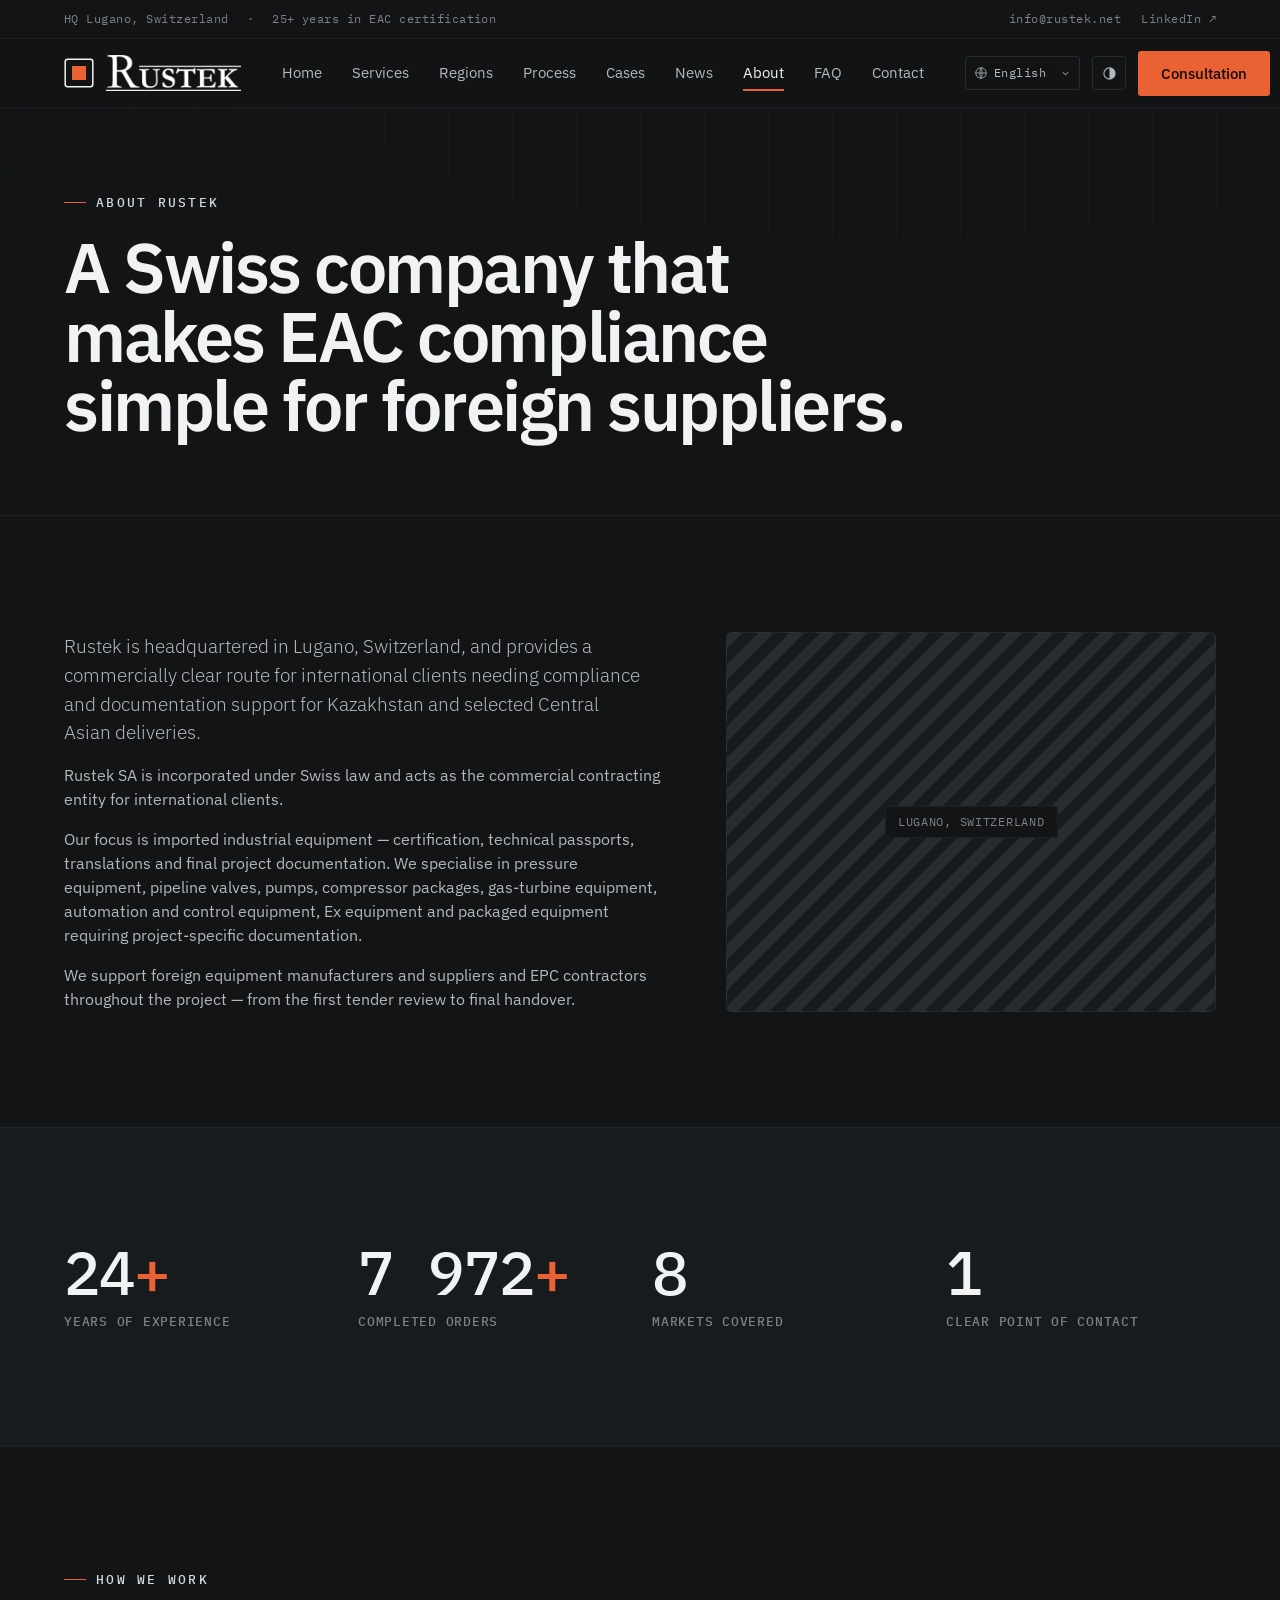
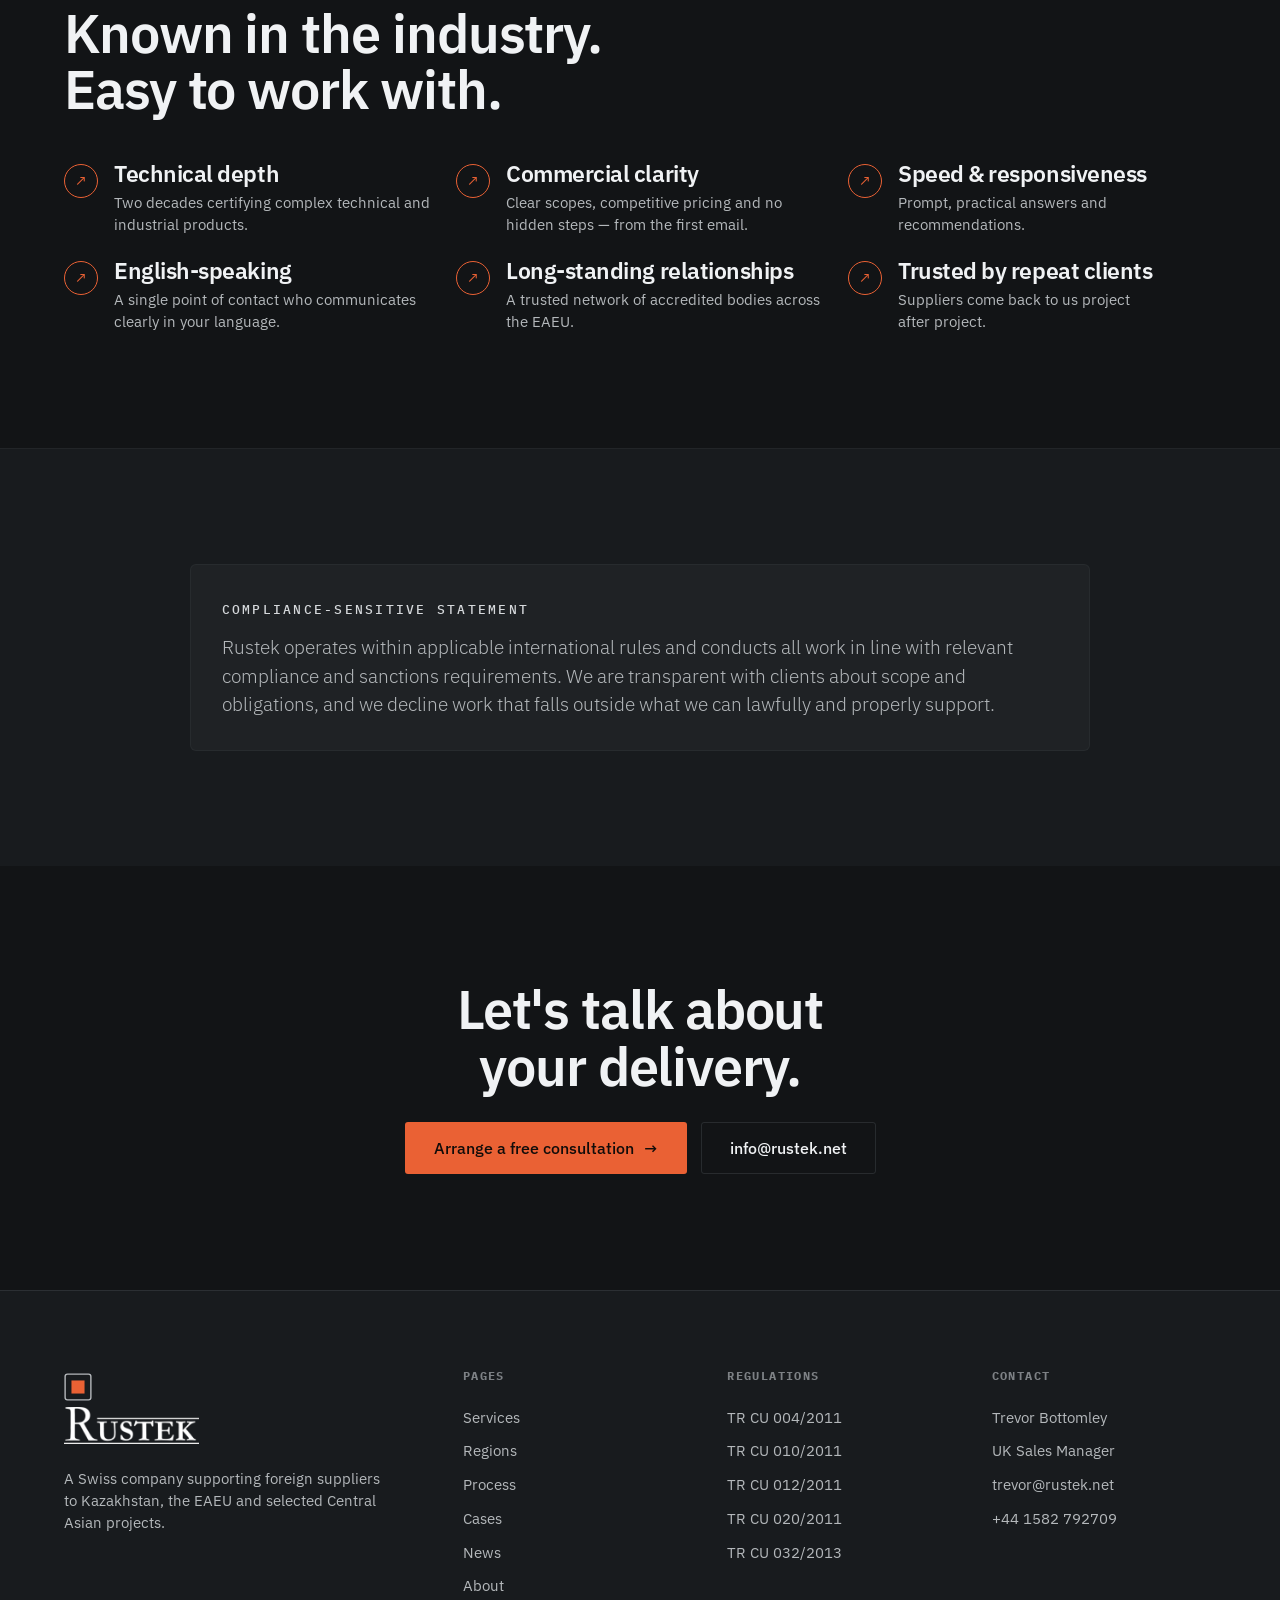
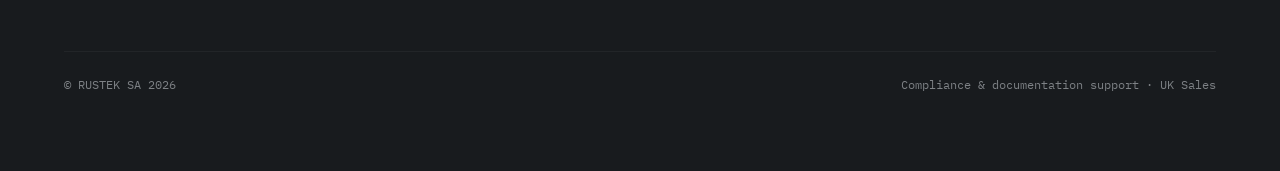
==== about.html @ 069f1df2 "Update completed orders count" ====
<!DOCTYPE html>
<html lang="en" data-theme="graphite">
<head>
<meta charset="UTF-8">
<meta name="viewport" content="width=device-width, initial-scale=1">
<title>About Rustek SA - Swiss EAC Compliance Partner</title>
<meta name="description" content="Rustek SA is a Swiss company supporting foreign equipment suppliers and EPC contractors with certification, documentation and compliance for Kazakhstan and Central Asia.">
<link rel="canonical" href="https://www.rustek.net/about.html">
<link rel="alternate" hreflang="en" href="https://www.rustek.net/about.html?lang=en">
<link rel="alternate" hreflang="ru" href="https://www.rustek.net/about.html?lang=ru">
<link rel="alternate" hreflang="zh" href="https://www.rustek.net/about.html?lang=zh">
<link rel="alternate" hreflang="es" href="https://www.rustek.net/about.html?lang=es">
<link rel="alternate" hreflang="it" href="https://www.rustek.net/about.html?lang=it">
<link rel="alternate" hreflang="de" href="https://www.rustek.net/about.html?lang=de">
<link rel="alternate" hreflang="x-default" href="https://www.rustek.net/about.html">
<link rel="stylesheet" href="assets/site.css?v=20260602-3">
</head>
<body>

<div class="topbar"><div class="wrap">
  <div class="row" style="gap:18px"><span data-en="HQ Lugano, Switzerland" data-ru="Штаб-квартира — Лугано, Швейцария">HQ Lugano, Switzerland</span><span class="faint">·</span><span data-en="25+ years in EAC certification" data-ru="25+ лет в сертификации EAC">25+ years in EAC certification</span></div>
  <div class="tb-right"><a href="mailto:info@rustek.net">info@rustek.net</a><a href="https://www.linkedin.com/company/rusteksa" target="_blank" rel="noopener">LinkedIn ↗</a></div>
</div></div>

<header class="nav"><div class="wrap">
  <a class="brand" href="index.html"><span class="mark"><svg viewBox="0 0 30 30" width="30" height="30"><rect x="1.2" y="1.2" width="27.6" height="27.6" rx="2.5" fill="none" stroke="currentColor" stroke-width="1.5"/><rect x="8" y="8" width="14" height="14" fill="var(--accent)"/></svg></span><img class="brand-logo-img" src="assets/rustek-logo-official-white.png" alt="Rustek"></a>
  <nav class="nav-links">
    <a href="index.html" data-en="Home" data-ru="Главная">Home</a><a href="services.html" data-en="Services" data-ru="Услуги">Services</a><a href="regions.html" data-en="Regions" data-ru="Регионы">Regions</a><a href="process.html" data-en="Process" data-ru="Процесс">Process</a><a href="cases.html" data-en="Cases" data-ru="Кейсы">Cases</a><a href="news.html" data-en="News" data-ru="Новости">News</a>
    <a href="about.html" class="active" data-en="About" data-ru="О нас">About</a><a href="faq.html" data-en="FAQ" data-ru="FAQ">FAQ</a><a href="contact.html" data-en="Contact" data-ru="Контакты">Contact</a>
  </nav>
  <div class="nav-right">
    <div class="langtoggle"><button data-lang="en">EN</button><button data-lang="ru">RU</button></div>
    <button class="themedot" data-theme-cycle aria-label="Switch theme"><svg width="15" height="15" viewBox="0 0 24 24" fill="none" stroke="currentColor" stroke-width="1.7"><circle cx="12" cy="12" r="9"/><path d="M12 3a9 9 0 0 1 0 18z" fill="currentColor" stroke="none"/></svg></button>
    <a href="contact.html" class="btn btn--primary" data-en="Consultation" data-ru="Консультация">Consultation</a>
    <button class="burger" data-mm-open aria-label="Menu"><svg width="18" height="18" viewBox="0 0 24 24" fill="none" stroke="currentColor" stroke-width="1.8"><path d="M3 6h18M3 12h18M3 18h18"/></svg></button>
  </div>
</div></header>

<div class="mobile-menu">
  <div class="mm-head"><span class="brand"><span class="sub">RUSTEK SA</span></span><button class="themedot" data-mm-close><svg width="16" height="16" viewBox="0 0 24 24" fill="none" stroke="currentColor" stroke-width="1.8"><path d="M6 6l12 12M18 6L6 18"/></svg></button></div>
  <a href="index.html" data-en="Home" data-ru="Главная">Home</a><a href="services.html" data-en="Services" data-ru="Услуги">Services</a><a href="regions.html" data-en="Regions" data-ru="Регионы">Regions</a><a href="process.html" data-en="Process" data-ru="Процесс">Process</a><a href="cases.html" data-en="Cases" data-ru="Кейсы">Cases</a><a href="news.html" data-en="News" data-ru="Новости">News</a><a href="about.html" data-en="About" data-ru="О нас">About</a><a href="faq.html" data-en="FAQ" data-ru="FAQ">FAQ</a><a href="contact.html" data-en="Contact" data-ru="Контакты">Contact</a>
  <div class="row" style="margin-top:24px;justify-content:space-between"><div class="langtoggle"><button data-lang="en">EN</button><button data-lang="ru">RU</button></div><button class="btn btn--ghost" data-theme-cycle><span data-en="Theme:" data-ru="Тема:">Theme:</span>&nbsp;<span data-theme-label>Graphite</span></button></div>
</div>

<!-- HERO -->
<section class="section--tight hero" style="padding-top:clamp(48px,6vw,80px)">
  <div class="grid-bg"></div>
  <div class="wrap" style="position:relative;z-index:1">
    <div class="eyebrow reveal" data-en="About Rustek" data-ru="О Rustek">About Rustek</div>
    <h1 class="h-display reveal" style="margin-top:20px;font-size:clamp(2.4rem,5.5vw,4.4rem);max-width:920px" data-en="A Swiss company that makes EAC compliance simple for foreign suppliers." data-ru="Швейцарская компания, делающая соответствие EAC простым для иностранных поставщиков.">A Swiss company that makes EAC compliance simple for foreign suppliers.</h1>
  </div>
</section>

<!-- PROFILE -->
<section class="section divider">
  <div class="wrap">
    <div style="display:grid;grid-template-columns:1.1fr 0.9fr;gap:clamp(28px,5vw,72px);align-items:center" class="hero-grid">
      <div class="flow reveal">
        <p class="lead" data-en="Rustek is headquartered in Lugano, Switzerland, and provides a commercially clear route for international clients needing compliance and documentation support for Kazakhstan and selected Central Asian deliveries." data-ru="Rustek базируется в Лугано (Швейцария) и предоставляет коммерчески прозрачный маршрут для международных клиентов, которым нужна поддержка по соответствию и документации для поставок в Казахстан и отдельные страны Центральной Азии.">Rustek is headquartered in Lugano, Switzerland, and provides a commercially clear route for international clients needing compliance and documentation support for Kazakhstan and selected Central Asian deliveries.</p>
        <p class="muted" data-en="Rustek SA is incorporated under Swiss law and acts as the commercial contracting entity for international clients." data-ru="Rustek SA зарегистрирована в соответствии со швейцарским правом и выступает коммерческой договорной стороной для международных клиентов.">Rustek SA is incorporated under Swiss law and acts as the commercial contracting entity for international clients.</p>
        <p class="muted" data-en="Our focus is imported industrial equipment — certification, technical passports, translations and final project documentation. We specialise in pressure equipment, pipeline valves, pumps, compressor packages, gas-turbine equipment, automation and control equipment, Ex equipment and packaged equipment requiring project-specific documentation." data-ru="Наш фокус — импортное промышленное оборудование: сертификация, технические паспорта, переводы и финальная проектная документация. Мы специализируемся на оборудовании под давлением, трубопроводной арматуре, насосах, компрессорных установках, газотурбинном оборудовании, средствах автоматики и управления, Ex-оборудовании и блочном оборудовании, требующем проектной документации.">Our focus is imported industrial equipment — certification, technical passports, translations and final project documentation. We specialise in pressure equipment, pipeline valves, pumps, compressor packages, gas-turbine equipment, automation and control equipment, Ex equipment and packaged equipment requiring project-specific documentation.</p>
        <p class="muted" data-en="We support foreign equipment manufacturers and suppliers and EPC contractors throughout the project — from the first tender review to final handover." data-ru="Мы поддерживаем иностранных производителей и поставщиков оборудования и подрядчиков EPC на протяжении всего проекта - от первого анализа тендера до финальной сдачи.">We support foreign equipment manufacturers and suppliers and EPC contractors throughout the project — from the first tender review to final handover.</p>
      </div>
      <div class="ph reveal ticked" style="height:380px"><span data-en="LUGANO, SWITZERLAND" data-ru="ЛУГАНО, ШВЕЙЦАРИЯ">LUGANO, SWITZERLAND</span></div>
    </div>
  </div>
</section>

<!-- NUMBERS -->
<section class="section divider" style="background:var(--bg-2)">
  <div class="wrap">
    <div class="grid g-4">
      <div class="reveal"><div class="statnum"><span data-count="25">25</span><span class="u">+</span></div><div class="mono faint" style="font-size:12.5px;margin-top:8px" data-en="YEARS OF EXPERIENCE" data-ru="ЛЕТ ОПЫТА">YEARS OF EXPERIENCE</div></div>
      <div class="reveal"><div class="statnum"><span data-count="8200">8200</span><span class="u">+</span></div><div class="mono faint" style="font-size:12.5px;margin-top:8px" data-en="COMPLETED ORDERS" data-ru="ВЫПОЛНЕННЫХ ЗАКАЗОВ">COMPLETED ORDERS</div></div>
      <div class="reveal"><div class="statnum"><span data-count="8">8</span></div><div class="mono faint" style="font-size:12.5px;margin-top:8px" data-en="MARKETS COVERED" data-ru="РЫНКОВ ПОКРЫТО">MARKETS COVERED</div></div>
      <div class="reveal"><div class="statnum"><span data-count="1">1</span></div><div class="mono faint" style="font-size:12.5px;margin-top:8px" data-en="CLEAR POINT OF CONTACT" data-ru="ПОНЯТНАЯ ТОЧКА КОНТАКТА">CLEAR POINT OF CONTACT</div></div>
    </div>
  </div>
</section>

<!-- VALUES -->
<section class="section divider">
  <div class="wrap">
    <div class="between" style="margin-bottom:44px"><div><div class="eyebrow reveal" data-en="How we work" data-ru="Как мы работаем">How we work</div><h2 class="h1 reveal" style="margin-top:16px;max-width:560px" data-en="Known in the industry. Easy to work with." data-ru="Известны в отрасли. С нами легко работать.">Known in the industry. Easy to work with.</h2></div></div>
    <div class="grid g-3">
      <div class="why reveal"><span class="why-i">↗</span><div><h4 class="h3" data-en="Technical depth" data-ru="Техническая глубина">Technical depth</h4><p class="muted" data-en="Two decades certifying complex technical and industrial products." data-ru="Два десятилетия сертификации сложных технических и промышленных изделий.">Two decades certifying complex technical and industrial products.</p></div></div>
      <div class="why reveal"><span class="why-i">↗</span><div><h4 class="h3" data-en="Commercial clarity" data-ru="Коммерческая ясность">Commercial clarity</h4><p class="muted" data-en="Clear scopes, competitive pricing and no hidden steps — from the first email." data-ru="Прозрачные объёмы, конкурентные цены и без скрытых этапов — с первого письма.">Clear scopes, competitive pricing and no hidden steps — from the first email.</p></div></div>
      <div class="why reveal"><span class="why-i">↗</span><div><h4 class="h3" data-en="Speed & responsiveness" data-ru="Скорость и отзывчивость">Speed &amp; responsiveness</h4><p class="muted" data-en="Prompt, practical answers and recommendations." data-ru="Оперативные и практичные ответы и рекомендации.">Prompt, practical answers and recommendations.</p></div></div>
      <div class="why reveal"><span class="why-i">↗</span><div><h4 class="h3" data-en="English-speaking" data-ru="Говорим по-английски">English-speaking</h4><p class="muted" data-en="A single point of contact who communicates clearly in your language." data-ru="Единая точка контакта, чётко общающаяся на вашем языке.">A single point of contact who communicates clearly in your language.</p></div></div>
      <div class="why reveal"><span class="why-i">↗</span><div><h4 class="h3" data-en="Long-standing relationships" data-ru="Долгосрочные отношения">Long-standing relationships</h4><p class="muted" data-en="A trusted network of accredited bodies across the EAEU." data-ru="Надёжная сеть аккредитованных органов по ЕАЭС.">A trusted network of accredited bodies across the EAEU.</p></div></div>
      <div class="why reveal"><span class="why-i">↗</span><div><h4 class="h3" data-en="Trusted by repeat clients" data-ru="Доверие постоянных клиентов">Trusted by repeat clients</h4><p class="muted" data-en="Suppliers come back to us project after project." data-ru="Поставщики возвращаются к нам от проекта к проекту.">Suppliers come back to us project after project.</p></div></div>
    </div>
  </div>
</section>

<!-- COMPLIANCE STATEMENT -->
<section class="section divider" style="background:var(--bg-2)">
  <div class="wrap">
    <div class="card card--pad reveal" style="max-width:900px;margin:0 auto">
      <div class="eyebrow eyebrow--plain" style="margin-bottom:14px" data-en="Compliance-sensitive statement" data-ru="Заявление о соблюдении требований">Compliance-sensitive statement</div>
      <p class="lead" data-en="Rustek operates within applicable international rules and conducts all work in line with relevant compliance and sanctions requirements. We are transparent with clients about scope and obligations, and we decline work that falls outside what we can lawfully and properly support." data-ru="Rustek работает в рамках применимых международных норм и ведёт всю деятельность в соответствии с требованиями по комплаенсу и санкциям. Мы прозрачны с клиентами в отношении объёма и обязательств и отказываемся от работ, выходящих за рамки того, что можем законно и корректно поддержать.">Rustek operates within applicable international rules and conducts all work in line with relevant compliance and sanctions requirements. We are transparent with clients about scope and obligations, and we decline work that falls outside what we can lawfully and properly support.</p>
    </div>
  </div>
</section>

<!-- CTA -->
<section class="section center">
  <div class="wrap" style="max-width:760px">
    <h2 class="h1 reveal" data-en="Let's talk about your delivery." data-ru="Давайте обсудим вашу поставку.">Let's talk about your delivery.</h2>
    <div class="row reveal" style="justify-content:center;margin-top:28px"><a href="contact.html" class="btn btn--primary btn--lg"><span data-en="Arrange a free consultation" data-ru="Запросить консультацию">Arrange a free consultation</span><span class="ar">→</span></a><a href="mailto:info@rustek.net" class="btn btn--ghost btn--lg">info@rustek.net</a></div>
  </div>
</section>

<footer class="foot"><div class="wrap">
  <div class="foot-grid">
    <div><a class="brand" href="index.html" style="margin-bottom:18px"><span class="mark"><svg viewBox="0 0 30 30" width="28" height="28"><rect x="1.2" y="1.2" width="27.6" height="27.6" rx="2.5" fill="none" stroke="currentColor" stroke-width="1.5"/><rect x="8" y="8" width="14" height="14" fill="var(--accent)"/></svg></span><img class="brand-logo-img" src="assets/rustek-logo-official-white.png" alt="Rustek"></a><p class="muted" style="max-width:340px;font-size:14.5px" data-en="A Swiss company supporting foreign suppliers to Kazakhstan, the EAEU and selected Central Asian projects." data-ru="Швейцарская компания, поддерживающая иностранных поставщиков в Казахстан, ЕАЭС и Центральную Азию.">A Swiss company supporting foreign suppliers to Kazakhstan, the EAEU and selected Central Asian projects.</p></div>
    <div><h5 data-en="Pages" data-ru="Страницы">Pages</h5><a href="services.html" data-en="Services" data-ru="Услуги">Services</a><a href="regions.html" data-en="Regions" data-ru="Регионы">Regions</a><a href="process.html" data-en="Process" data-ru="Процесс">Process</a><a href="cases.html" data-en="Cases" data-ru="Кейсы">Cases</a><a href="news.html" data-en="News" data-ru="Новости">News</a><a href="about.html" data-en="About" data-ru="О нас">About</a></div>
    <div><h5 data-en="Regulations" data-ru="Регламенты">Regulations</h5><a href="services.html">TR CU 004/2011</a><a href="services.html">TR CU 010/2011</a><a href="services.html">TR CU 012/2011</a><a href="services.html">TR CU 020/2011</a><a href="services.html">TR CU 032/2013</a></div>
    <div><h5 data-en="Contact" data-ru="Контакты">Contact</h5><a href="contact.html">Trevor Bottomley</a><a href="contact.html" data-en="UK Sales Manager" data-ru="UK Sales Manager">UK Sales Manager</a><a href="mailto:trevor@rustek.net">trevor@rustek.net</a><a href="tel:+441582792709">+44 1582 792709</a></div>
  </div>
  <div class="foot-bottom"><span>© RUSTEK SA 2026</span><span data-en="Compliance & documentation support · UK Sales" data-ru="Сопровождение соответствия и документации · UK Sales">Compliance &amp; documentation support · UK Sales</span></div>
</div></footer>

<script src="assets/i18n.js?v=20260603-2"></script>
<script src="assets/app.js?v=20260603-3"></script>
</body>
</html>
---- assets/site.css ----
/* =========================================================================
   RUSTEK SA — shared design system
   Swiss engineering precision · IBM Plex · themeable · bilingual
   ========================================================================= */

@import url('https://fonts.googleapis.com/css2?family=IBM+Plex+Sans:wght@300;400;500;600;700&family=IBM+Plex+Mono:wght@400;500;600&display=swap');

/* ----- Tokens --------------------------------------------------------- */
:root{
  --font-sans:'IBM Plex Sans',system-ui,-apple-system,sans-serif;
  --font-mono:'IBM Plex Mono','SF Mono',monospace;

  /* default theme = Graphite (dark) */
  --bg:        oklch(0.19 0.006 250);
  --bg-2:      oklch(0.22 0.007 250);
  --surface:   oklch(0.25 0.008 250);
  --surface-2: oklch(0.29 0.009 250);
  --line:      oklch(0.40 0.010 250 / 0.45);
  --line-soft: oklch(0.40 0.010 250 / 0.22);
  --text:      oklch(0.96 0.004 250);
  --text-2:    oklch(0.78 0.006 250);
  --text-3:    oklch(0.60 0.008 250);
  --accent:    oklch(0.66 0.18 38);
  --accent-2:  oklch(0.72 0.15 42);
  --on-accent: oklch(0.16 0.01 38);
  --good:      oklch(0.72 0.13 155);

  --maxw: 1280px;
  --pad: clamp(20px,5vw,72px);
  --r: 3px;
  --r-lg: 6px;
  --shadow: 0 1px 0 var(--line-soft);
  --shadow-lg: 0 24px 60px -24px oklch(0 0 0 / 0.55);
  --ease: cubic-bezier(.2,.7,.2,1);
}

:root[data-theme="daylight"]{
  --bg:        oklch(0.985 0.003 240);
  --bg-2:      oklch(0.965 0.004 240);
  --surface:   oklch(1 0 0);
  --surface-2: oklch(0.97 0.004 240);
  --line:      oklch(0.55 0.02 240 / 0.30);
  --line-soft: oklch(0.55 0.02 240 / 0.16);
  --text:      oklch(0.24 0.02 250);
  --text-2:    oklch(0.42 0.02 250);
  --text-3:    oklch(0.56 0.02 250);
  --accent:    oklch(0.52 0.13 248);
  --accent-2:  oklch(0.46 0.14 250);
  --on-accent: oklch(0.99 0 0);
  --good:      oklch(0.55 0.13 155);
  --shadow-lg: 0 24px 60px -28px oklch(0.5 0.05 250 / 0.35);
}

:root[data-theme="swiss"]{
  --bg:        oklch(0.985 0.002 60);
  --bg-2:      oklch(0.96 0.003 60);
  --surface:   oklch(1 0 0);
  --surface-2: oklch(0.965 0.004 40);
  --line:      oklch(0.50 0.02 40 / 0.32);
  --line-soft: oklch(0.50 0.02 40 / 0.15);
  --text:      oklch(0.20 0.01 40);
  --text-2:    oklch(0.40 0.012 40);
  --text-3:    oklch(0.55 0.014 40);
  --accent:    oklch(0.55 0.21 27);
  --accent-2:  oklch(0.50 0.22 27);
  --on-accent: oklch(0.99 0 0);
  --good:      oklch(0.55 0.13 155);
  --shadow-lg: 0 24px 60px -28px oklch(0.5 0.05 30 / 0.30);
}

/* ----- Reset ---------------------------------------------------------- */
*{box-sizing:border-box;margin:0;padding:0}
html{scroll-behavior:smooth;-webkit-text-size-adjust:100%}
body{
  font-family:var(--font-sans);
  background:var(--bg);
  color:var(--text);
  line-height:1.5;
  font-size:16px;
  -webkit-font-smoothing:antialiased;
  text-rendering:optimizeLegibility;
  transition:background .4s var(--ease),color .4s var(--ease);
  overflow-x:hidden;
}
img{max-width:100%;display:block}
a{color:inherit;text-decoration:none}
button{font:inherit;cursor:pointer;border:none;background:none;color:inherit}
::selection{background:var(--accent);color:var(--on-accent)}

/* ----- Layout helpers ------------------------------------------------- */
.wrap{max-width:var(--maxw);margin:0 auto;padding-inline:var(--pad)}
.section{padding-block:clamp(64px,9vw,128px)}
.section--tight{padding-block:clamp(48px,6vw,80px)}
.divider{border-top:1px solid var(--line-soft)}

/* monospace eyebrow / micro-label */
.mono{font-family:var(--font-mono);font-weight:500;letter-spacing:.06em}
.eyebrow{
  font-family:var(--font-mono);font-size:12.5px;font-weight:500;
  letter-spacing:.18em;text-transform:uppercase;color:color-mix(in oklab,var(--text) 78%,var(--text-3));
  display:inline-flex;align-items:center;gap:10px;
}
.eyebrow::before{content:"";width:22px;height:1px;background:var(--accent);display:inline-block}
.eyebrow--plain::before{display:none}

h1,h2,h3,h4{line-height:1.04;font-weight:600;letter-spacing:-0.02em;text-wrap:balance}
.h-display{font-size:clamp(2.6rem,6.4vw,5.4rem);font-weight:600;letter-spacing:-0.035em;line-height:0.98}
.h1{font-size:clamp(2rem,4.4vw,3.4rem)}
.h2{font-size:clamp(1.6rem,3vw,2.4rem)}
.h3{font-size:clamp(1.2rem,1.8vw,1.5rem);font-weight:600}
.lead{font-size:clamp(1.05rem,1.5vw,1.3rem);color:var(--text-2);line-height:1.5;font-weight:300;text-wrap:pretty}
.muted{color:var(--text-2)}
.faint{color:var(--text-3)}
p{text-wrap:pretty}

/* ----- Buttons -------------------------------------------------------- */
.btn{
  display:inline-flex;align-items:center;gap:10px;
  padding:14px 22px;border-radius:var(--r);
  font-weight:500;font-size:15px;letter-spacing:0;
  transition:all .2s var(--ease);white-space:nowrap;line-height:1;
  border:1px solid transparent;
}
.btn .ar{transition:transform .25s var(--ease)}
.btn:hover .ar{transform:translateX(3px)}
.btn--primary{background:var(--accent);color:var(--on-accent)}
.btn--primary:hover{background:var(--accent-2)}
.btn--ghost{border-color:var(--line);color:var(--text)}
.btn--ghost:hover{border-color:var(--text-3);background:var(--surface)}
.btn--lg{padding:17px 28px;font-size:16px}
.btn--block{width:100%;justify-content:center}

/* tag / chip */
.tag{
  font-family:var(--font-mono);font-size:11.5px;font-weight:500;
  letter-spacing:.08em;text-transform:uppercase;
  padding:5px 9px;border:1px solid var(--line);border-radius:2px;color:var(--text-2);
  display:inline-flex;align-items:center;gap:6px;
}
.tag--accent{color:var(--accent);border-color:color-mix(in oklab,var(--accent) 50%,transparent)}

/* ----- Header --------------------------------------------------------- */
.topbar{
  font-family:var(--font-mono);font-size:12px;letter-spacing:.04em;
  color:var(--text-3);border-bottom:1px solid var(--line-soft);
  background:var(--bg);
}
.topbar .wrap{display:flex;justify-content:space-between;align-items:center;height:38px;gap:18px}
.topbar a:hover{color:var(--text)}
.topbar .tb-right{display:flex;gap:20px;align-items:center}

header.nav{position:sticky;top:0;z-index:60;background:color-mix(in oklab,var(--bg) 86%,transparent);
  backdrop-filter:blur(14px) saturate(1.4);border-bottom:1px solid var(--line-soft);transition:background .4s var(--ease)}
.nav .wrap{display:flex;align-items:center;justify-content:space-between;height:68px;gap:28px}
.brand{display:flex;align-items:center;gap:12px;font-weight:600;letter-spacing:-0.02em;font-size:20px}
.brand .mark{width:30px;height:30px;flex:none;position:relative}
.brand-logo-img{display:block;width:135px;height:37px;min-width:135px;object-fit:contain;flex:none}
:root[data-theme="daylight"] .brand-logo-img,
:root[data-theme="swiss"] .brand-logo-img{filter:invert(1)}
.brand .sub{font-family:var(--font-mono);font-size:10.5px;letter-spacing:.22em;color:var(--text-3);
  border:1px solid var(--line);border-radius:2px;padding:2px 5px;text-transform:uppercase}
.nav-links{display:flex;gap:4px;align-items:center}
.nav-links a{
  font-size:14.5px;color:var(--text-2);padding:8px 13px;border-radius:var(--r);
  transition:color .15s,background .15s;position:relative;
}
.nav-links a:hover{color:var(--text);background:var(--surface)}
.nav-links a.active{color:var(--text)}
.nav-links a.active::after{content:"";position:absolute;left:13px;right:13px;bottom:1px;height:2px;background:var(--accent)}
.nav-right{display:flex;align-items:center;gap:12px}

.langtoggle{position:relative;display:inline-flex;align-items:center;gap:6px;height:34px;
  padding:0 8px;border:1px solid var(--line);border-radius:var(--r);
  color:var(--text-2);font-family:var(--font-mono);font-size:12px;
  transition:border-color .15s,color .15s}
.langtoggle:hover{border-color:var(--text-3);color:var(--text)}
.langtoggle:focus-within{border-color:var(--accent);color:var(--text)}
.langsel-globe{flex:none;opacity:.85}
.langsel-caret{flex:none;opacity:.7;pointer-events:none}
.langsel{appearance:none;-webkit-appearance:none;-moz-appearance:none;
  background:transparent;border:0;outline:none;color:inherit;cursor:pointer;
  font-family:var(--font-mono);font-size:12px;letter-spacing:.04em;line-height:1.6;padding:4px 0}
.langsel:focus{outline:none}
.langsel::-ms-expand{display:none}
.langsel option{background:var(--surface);color:var(--text);font-family:var(--font-sans)}

.themedot{width:34px;height:34px;border:1px solid var(--line);border-radius:var(--r);display:grid;place-items:center;color:var(--text-2);transition:all .15s}
.themedot:hover{border-color:var(--text-3);color:var(--text)}

.burger{display:none;width:34px;height:34px;border:1px solid var(--line);border-radius:var(--r);place-items:center;color:var(--text)}

/* mobile menu */
.mobile-menu{position:fixed;inset:0;z-index:70;background:var(--bg);transform:translateX(100%);
  transition:transform .35s var(--ease);display:flex;flex-direction:column;padding:24px var(--pad)}
.mobile-menu.open{transform:none}
.mobile-menu a{font-size:1.4rem;padding:16px 0;border-bottom:1px solid var(--line-soft);display:flex;justify-content:space-between}
.mm-head{display:flex;justify-content:space-between;align-items:center;margin-bottom:18px}

/* ----- Hero ----------------------------------------------------------- */
.hero{position:relative;overflow:hidden}
.grid-bg{position:absolute;inset:0;z-index:0;opacity:.5;pointer-events:none;
  background-image:linear-gradient(var(--line-soft) 1px,transparent 1px),linear-gradient(90deg,var(--line-soft) 1px,transparent 1px);
  background-size:64px 64px;-webkit-mask-image:radial-gradient(120% 90% at 70% 0%,#000 30%,transparent 78%);
  mask-image:radial-gradient(120% 90% at 70% 0%,#000 30%,transparent 78%)}

/* ----- Cards / surfaces ---------------------------------------------- */
.card{background:var(--surface);border:1px solid var(--line-soft);border-radius:var(--r-lg);transition:border-color .2s,transform .2s,background .2s}
.card--pad{padding:clamp(22px,2.4vw,32px)}
.card.hover:hover{border-color:var(--line);transform:translateY(-3px)}

.hero-facts.card{background:transparent;border-color:transparent}
.hero-facts.ticked::before,.hero-facts.ticked::after{display:none}
.hero-facts [style*="border-bottom"]{border-bottom-color:transparent!important}
.hero-facts .btn--ghost{background:transparent;border-color:transparent;padding-left:0;padding-right:0;justify-content:flex-start}
.hero-facts .eyebrow,.hero-facts .mono.faint,.hero-facts .btn--ghost{color:color-mix(in oklab,var(--text) 78%,var(--text-3))}
.hero-notes .mono.faint{font-size:15.6px;color:color-mix(in oklab,var(--text) 82%,var(--text-3));letter-spacing:.045em}
.trust-copy{color:color-mix(in oklab,var(--text) 76%,var(--text-3))}
.problem-eyebrow{color:color-mix(in oklab,var(--text) 78%,var(--text-3))}
/* corner-tick decoration */
.ticked{position:relative}
.ticked::before,.ticked::after{content:"";position:absolute;width:10px;height:10px;border:1px solid var(--accent);opacity:.7}
.ticked::before{top:-1px;left:-1px;border-right:0;border-bottom:0}
.ticked::after{bottom:-1px;right:-1px;border-left:0;border-top:0}

/* image placeholder */
.ph{position:relative;background:
  repeating-linear-gradient(135deg,var(--surface-2),var(--surface-2) 11px,transparent 11px,transparent 22px),var(--bg-2);
  border:1px solid var(--line-soft);border-radius:var(--r-lg);display:grid;place-items:center;overflow:hidden}
.ph span{font-family:var(--font-mono);font-size:12px;letter-spacing:.06em;color:var(--text-3);
  background:var(--bg);padding:6px 12px;border:1px solid var(--line-soft);border-radius:2px}

/* ----- Stat ----------------------------------------------------------- */
.statnum{font-family:var(--font-mono);font-weight:500;font-size:clamp(2.4rem,5vw,3.8rem);letter-spacing:-0.03em;line-height:1;color:var(--text)}
.statnum .u{color:var(--accent)}

/* ----- Accordion ------------------------------------------------------ */
.acc-item{border-top:1px solid var(--line-soft)}
.acc-item:last-child{border-bottom:1px solid var(--line-soft)}
.acc-q{width:100%;display:flex;justify-content:space-between;align-items:center;gap:20px;
  padding:24px 4px;text-align:left;font-size:clamp(1.05rem,1.6vw,1.25rem);font-weight:500;color:var(--text)}
.acc-q .pm{flex:none;width:26px;height:26px;border:1px solid var(--line);border-radius:50%;display:grid;place-items:center;color:var(--accent);transition:transform .3s var(--ease)}
.acc-a{max-height:0;overflow:hidden;transition:max-height .4s var(--ease),padding .4s var(--ease)}
.acc-a-inner{padding:0 4px 26px;max-width:760px;color:var(--text-2)}
.acc-item.open .acc-q .pm{transform:rotate(45deg)}

/* ----- Forms ---------------------------------------------------------- */
.field{display:flex;flex-direction:column;gap:7px;margin-bottom:16px}
.field label{font-family:var(--font-mono);font-size:11.5px;letter-spacing:.08em;text-transform:uppercase;color:color-mix(in oklab,var(--text) 70%,var(--text-3))}
.field input,.field select,.field textarea{
  background:var(--bg-2);border:1px solid var(--line);border-radius:var(--r);
  padding:13px 14px;color:var(--text);font:inherit;font-size:15px;transition:border-color .15s,background .15s}
.field input::placeholder,.field textarea::placeholder{color:color-mix(in oklab,var(--text) 55%,var(--text-3));opacity:1}
.field input:focus,.field select:focus,.field textarea:focus{outline:none;border-color:var(--accent);background:var(--surface)}
.field textarea{resize:vertical;min-height:104px}
.field .req{color:var(--accent)}

/* ----- Footer --------------------------------------------------------- */
footer.foot{border-top:1px solid var(--line);background:var(--bg-2);padding-block:clamp(48px,6vw,80px)}
.foot-grid{display:grid;grid-template-columns:1.6fr 1fr 1fr 1fr;gap:40px}
.foot h5{font-family:var(--font-mono);font-size:11.5px;letter-spacing:.12em;text-transform:uppercase;color:var(--text-3);margin-bottom:16px}
.foot a{display:block;color:var(--text-2);padding:6px 0;font-size:14.5px}
.foot a:hover{color:var(--text)}
.foot-bottom{display:flex;justify-content:space-between;align-items:center;flex-wrap:wrap;gap:16px;
  margin-top:48px;padding-top:24px;border-top:1px solid var(--line-soft);
  font-family:var(--font-mono);font-size:12px;color:var(--text-3)}

/* ----- Reveal animation ---------------------------------------------- */
.reveal{opacity:0;transform:translateY(18px);transition:opacity .7s var(--ease),transform .7s var(--ease)}
.reveal.in{opacity:1;transform:none}

/* ----- Utilities ------------------------------------------------------ */
.grid{display:grid;gap:clamp(16px,2vw,24px)}
.g-2{grid-template-columns:repeat(2,1fr)}
.g-3{grid-template-columns:repeat(3,1fr)}
.g-4{grid-template-columns:repeat(4,1fr)}
.flow>*+*{margin-top:1rem}
.center{text-align:center}
.maxw-720{max-width:720px}
.maxw-820{max-width:820px}
.stack-end{display:flex;flex-wrap:wrap;gap:14px}
.row{display:flex;align-items:center;gap:14px;flex-wrap:wrap}
.between{display:flex;justify-content:space-between;align-items:flex-end;gap:24px;flex-wrap:wrap}

@media(max-width:1120px){
  .nav-links{display:none}
  .burger{display:grid}
}
@media(max-width:1000px){
  .g-4{grid-template-columns:repeat(2,1fr)}
  .foot-grid{grid-template-columns:1fr 1fr}
}
@media(max-width:860px){
  .nav-links{display:none}
  .burger{display:grid}
  .topbar{display:none}
  .g-3{grid-template-columns:1fr}
  .g-2{grid-template-columns:1fr}
}
@media(max-width:560px){
  .g-4{grid-template-columns:1fr 1fr}
  .foot-grid{grid-template-columns:1fr 1fr}
}

/* ----- Segmented selector buttons ------------------------------------ */
.seg-btn{
  text-align:left;padding:16px 18px;border:1px solid var(--line-soft);border-radius:var(--r);
  background:var(--surface);color:var(--text-2);font-size:15px;font-weight:500;
  transition:all .18s var(--ease);display:flex;align-items:center;gap:10px;line-height:1.3;
}
.seg-btn::before{content:"";width:7px;height:7px;border-radius:50%;background:var(--line);flex:none;transition:background .18s}
.seg-btn:hover{border-color:var(--line);color:var(--text)}
.seg-btn.sel{border-color:var(--accent);color:var(--text);background:color-mix(in oklab,var(--accent) 9%,var(--surface))}
.seg-btn.sel::before{background:var(--accent)}

/* region code buttons */
.rc-btn{
  font-family:var(--font-mono);font-weight:600;font-size:16px;letter-spacing:.04em;
  padding:16px 0;border:1px solid var(--line-soft);border-radius:var(--r);
  background:var(--surface);color:var(--text-2);transition:all .15s var(--ease);
}
.rc-btn:hover{border-color:var(--line);color:var(--text);transform:translateY(-2px)}
.rc-btn.sel{background:var(--accent);color:var(--on-accent);border-color:var(--accent)}

/* process step */
.proc-step{padding-top:26px;border-top:2px solid var(--text);position:relative}
.proc-step .proc-n{font-family:var(--font-mono);font-size:13px;color:var(--accent);font-weight:600;letter-spacing:.1em;margin-bottom:14px}
.proc-step h4{margin-bottom:10px}
.proc-step p{font-size:14.5px}

/* why item */
.why{display:flex;gap:16px}
.why .why-i{flex:none;width:34px;height:34px;border:1px solid var(--accent);color:var(--accent);border-radius:50%;
  display:grid;place-items:center;font-size:15px;margin-top:2px}
.why h4{margin-bottom:6px}
.why p{font-size:14.5px}

/* service detail row */
.svc{display:grid;grid-template-columns:120px 1fr;gap:clamp(20px,4vw,56px);padding-block:clamp(32px,4vw,56px);border-top:1px solid var(--line-soft)}
.svc:first-child{border-top:0;padding-top:0}
.svc-n{font-size:clamp(2rem,4vw,3rem);color:var(--accent);font-weight:500;letter-spacing:-0.02em;line-height:1}
.tick{display:flex;align-items:flex-start;gap:10px;font-size:14.5px;color:var(--text-2);line-height:1.4}
.tick::before{content:"";flex:none;width:16px;height:16px;margin-top:2px;border:1px solid var(--accent);border-radius:3px;
  background:url("data:image/svg+xml,%3Csvg xmlns='http://www.w3.org/2000/svg' viewBox='0 0 16 16'%3E%3Cpath d='M4 8.5l2.5 2.5L12 5' fill='none' stroke='%23e2722f' stroke-width='1.6'/%3E%3C/svg%3E") center/12px no-repeat}
@media(max-width:680px){.svc{grid-template-columns:1fr;gap:8px}.svc-n{font-size:1.6rem}}

/* timeline (process) */
.tl{list-style:none;position:relative}
.tl::before{content:"";position:absolute;left:23px;top:8px;bottom:8px;width:1px;background:var(--line)}
.tl-item{display:grid;grid-template-columns:48px 1fr;gap:24px;padding-block:clamp(20px,3vw,34px);position:relative}
.tl-n{font-family:var(--font-mono);font-weight:600;font-size:15px;color:var(--accent);width:48px;height:48px;
  border:1px solid var(--line);border-radius:50%;display:grid;place-items:center;background:var(--bg);z-index:1}
.tl-body{padding-top:8px}

/* gantt */
.gantt{display:flex;flex-direction:column;gap:12px}
.gantt-scale{display:flex;justify-content:space-between;font-size:11px;letter-spacing:.1em;padding-left:200px;margin-bottom:4px}
.gantt-row{display:grid;grid-template-columns:200px 1fr;align-items:center;gap:16px}
.gantt-lbl{font-size:14px;color:var(--text-2)}
.gantt-track{position:relative;height:22px;background:var(--bg-2);border:1px solid var(--line-soft);border-radius:3px;overflow:hidden}
.gantt-bar{position:absolute;top:3px;bottom:3px;background:color-mix(in oklab,var(--accent) 40%,var(--surface));border:1px solid color-mix(in oklab,var(--accent) 60%,transparent);border-radius:2px}
.gantt-bar--accent{background:var(--accent);border-color:var(--accent)}
@media(max-width:680px){
  .gantt-scale{padding-left:120px}
  .gantt-row{grid-template-columns:120px 1fr;gap:10px}
  .gantt-lbl{font-size:12px}
}

@media(max-width:900px){
  .hero-grid{grid-template-columns:1fr !important;gap:32px !important}
  .proc-grid{grid-template-columns:1fr !important}
}
@media(max-width:680px){
  .between{align-items:flex-start}
}

/* language visibility handled in JS via textContent swap; helper for block-level */
[data-lang-block]{display:none}
[data-lang-block].show{display:block}

/* ----- Global clients world map -------------------------------------- */
.cm-card{padding-bottom:clamp(18px,2.2vw,26px)}
.cm-head{display:flex;justify-content:space-between;align-items:center;gap:12px 24px;flex-wrap:wrap;margin-bottom:16px}
.cm-head-l{font-size:11.5px;letter-spacing:.12em}
.cm-legend{display:flex;align-items:center;gap:16px;flex-wrap:wrap;
  font-family:var(--font-mono);font-size:11.5px;color:var(--text-3);letter-spacing:.03em}
.cm-lg-cap{letter-spacing:.14em}
.cm-lg-item{display:inline-flex;align-items:center;gap:7px}
.cm-lg-dot{display:inline-block;width:var(--d,10px);height:var(--d,10px);border-radius:50%;flex:none;
  background:color-mix(in oklab,var(--accent) 70%,transparent);border:1px solid var(--accent)}
.cm-lg-ring{display:inline-block;width:13px;height:13px;border-radius:50%;border:1.5px solid var(--accent);position:relative;flex:none}
.cm-lg-ring::after{content:"";position:absolute;inset:3.5px;border-radius:50%;background:var(--accent)}

.cm-wrap{position:relative;width:100%}
.cm-svg{display:block;width:100%;height:auto;aspect-ratio:1000/394;overflow:visible;
  border:1px solid var(--line-soft);border-radius:var(--r);
  background:radial-gradient(120% 150% at 50% -20%,color-mix(in oklab,var(--accent) 7%,transparent),transparent 55%),var(--bg-2)}
.cm-land{fill:color-mix(in oklab,var(--text) 9%,transparent);stroke:var(--line-soft);stroke-width:.5;
  vector-effect:non-scaling-stroke;pointer-events:none}

.cm-arcs,.cm-dots,.cm-hub{pointer-events:none}
.cm-arc{fill:none;stroke:var(--accent);stroke-width:1;vector-effect:non-scaling-stroke;opacity:.12;
  transition:opacity .2s var(--ease),stroke-width .2s var(--ease)}
.cm-arc.hot{opacity:.85;stroke-width:1.7}
.cm-dot{fill:color-mix(in oklab,var(--accent) 72%,transparent);stroke:var(--accent);stroke-width:.9;
  vector-effect:non-scaling-stroke;transform-box:fill-box;transform-origin:center;
  transition:transform .18s var(--ease),fill .18s var(--ease),opacity .2s}
.cm-dot.hot{fill:var(--accent);transform:scale(1.45)}
.cm-hit{fill:transparent;cursor:pointer}
.cm-hit:focus{outline:none}

.cm-hub-ring{fill:none;stroke:var(--accent);stroke-width:1.5;vector-effect:non-scaling-stroke}
.cm-hub-dot{fill:var(--accent)}
.cm-hub-pulse{fill:none;stroke:var(--accent);stroke-width:1.2;vector-effect:non-scaling-stroke;
  transform-box:fill-box;transform-origin:center;opacity:0}

/* selection focus: fade everything except the active country */
.cm-card.cm-active .cm-arc:not(.hot){opacity:.05}
.cm-card.cm-active .cm-dot:not(.hot){opacity:.4}

/* tooltip */
.cm-tip{position:absolute;z-index:5;left:0;top:0;transform:translate(-50%,calc(-100% - 11px));
  pointer-events:none;opacity:0;transition:opacity .14s var(--ease);
  background:var(--surface);border:1px solid var(--line);border-radius:var(--r);
  padding:8px 11px;box-shadow:var(--shadow-lg);white-space:nowrap}
.cm-tip::after{content:"";position:absolute;left:50%;bottom:-5px;width:9px;height:9px;
  background:var(--surface);border-right:1px solid var(--line);border-bottom:1px solid var(--line);
  transform:translateX(-50%) rotate(45deg)}
.cm-tip.on{opacity:1}
.cm-tip-n{display:block;font-weight:600;font-size:13.5px;color:var(--text)}
.cm-tip-v{display:block;font-family:var(--font-mono);font-size:12px;color:var(--accent);margin-top:2px}

/* top-market chips */
.cm-top{display:flex;flex-wrap:wrap;align-items:center;gap:8px;margin-top:clamp(16px,2vw,22px)}
.cm-top-cap{font-size:11px;letter-spacing:.14em;color:var(--text-3);margin-right:2px}
.cm-chip{font-family:var(--font-mono);font-size:12px;color:var(--text-2);
  border:1px solid var(--line-soft);border-radius:2px;padding:5px 9px;
  display:inline-flex;gap:7px;align-items:center;transition:border-color .15s,color .15s,background .15s}
.cm-chip b{color:var(--accent);font-weight:600}
.cm-chip:hover,.cm-chip.hot{color:var(--text);
  border-color:color-mix(in oklab,var(--accent) 55%,transparent);
  background:color-mix(in oklab,var(--accent) 8%,var(--surface))}
.cm-chip:focus-visible{outline:2px solid var(--accent);outline-offset:2px}

.cm-hint{font-size:11px;letter-spacing:.1em;margin-top:14px;color:var(--text-3)}
.cm-stats{grid-template-columns:repeat(3,1fr);margin-top:clamp(20px,3vw,32px)}
.cm-stats .statnum{font-size:clamp(1.7rem,3.2vw,2.6rem)}

/* reveal staging */
.cm-arcs,.cm-dots{opacity:0}
.cm-card.in .cm-dots{opacity:1;transition:opacity .6s var(--ease)}
.cm-card.in .cm-arcs{opacity:1;transition:opacity 1s var(--ease) .2s}

@media (prefers-reduced-motion:no-preference){
  .cm-hub-pulse{animation:cmPulse 2.8s var(--ease) infinite}
}
@keyframes cmPulse{0%{opacity:.7;transform:scale(.5)}70%{opacity:0;transform:scale(2.6)}100%{opacity:0;transform:scale(2.6)}}
@media (prefers-reduced-motion:reduce){
  .cm-arcs,.cm-dots{opacity:1}
  .cm-dot,.cm-arc{transition:none}
}
@media(max-width:560px){
  .cm-legend{gap:12px;font-size:10.5px}
  .cm-stats .statnum{font-size:1.6rem}
}

/* ----- Homepage hero photo background (offshore platform, from rustek.net) ----- */
.hero--photo{
  --hero-scrim: linear-gradient(101deg,
      var(--bg) 0%,
      var(--bg) 40%,
      color-mix(in oklab, var(--bg) 60%, transparent) 62%,
      color-mix(in oklab, var(--bg) 18%, transparent) 82%,
      transparent 100%);
  background:
      var(--hero-scrim),
      linear-gradient(to bottom, transparent 58%, var(--bg) 100%),
      url("hero-bg.webp") center right / cover no-repeat;
  background-color: var(--bg);
}
/* tone the grid texture down so it doesn't fight the photo */
.hero--photo .grid-bg{opacity:.16}

@media(max-width:900px){
  .hero--photo{
    --hero-scrim: linear-gradient(176deg,
        var(--bg) 0%,
        color-mix(in oklab, var(--bg) 78%, transparent) 46%,
        color-mix(in oklab, var(--bg) 88%, transparent) 100%);
    background-position: center 18%;
  }
}

/* ----- Keyword deep-link landings (?q= / ?topic=) ----- */
#kazakhstan-certification-requirements,#eac-certification-kazakhstan,
#technical-passport-kazakhstan,#kazakhstan-documents,#regulation-finder{scroll-margin-top:92px}
.kw-flash{animation:kwFlash 2.6s var(--ease)}
@keyframes kwFlash{
  0%,100%{box-shadow:0 0 0 0 transparent}
  12%{box-shadow:0 0 0 3px var(--accent),0 0 18px 4px color-mix(in oklab,var(--accent) 28%,transparent)}
  70%{box-shadow:0 0 0 2px color-mix(in oklab,var(--accent) 45%,transparent)}
}
@media (prefers-reduced-motion:reduce){ .kw-flash{animation:none;box-shadow:0 0 0 2px var(--accent)} }
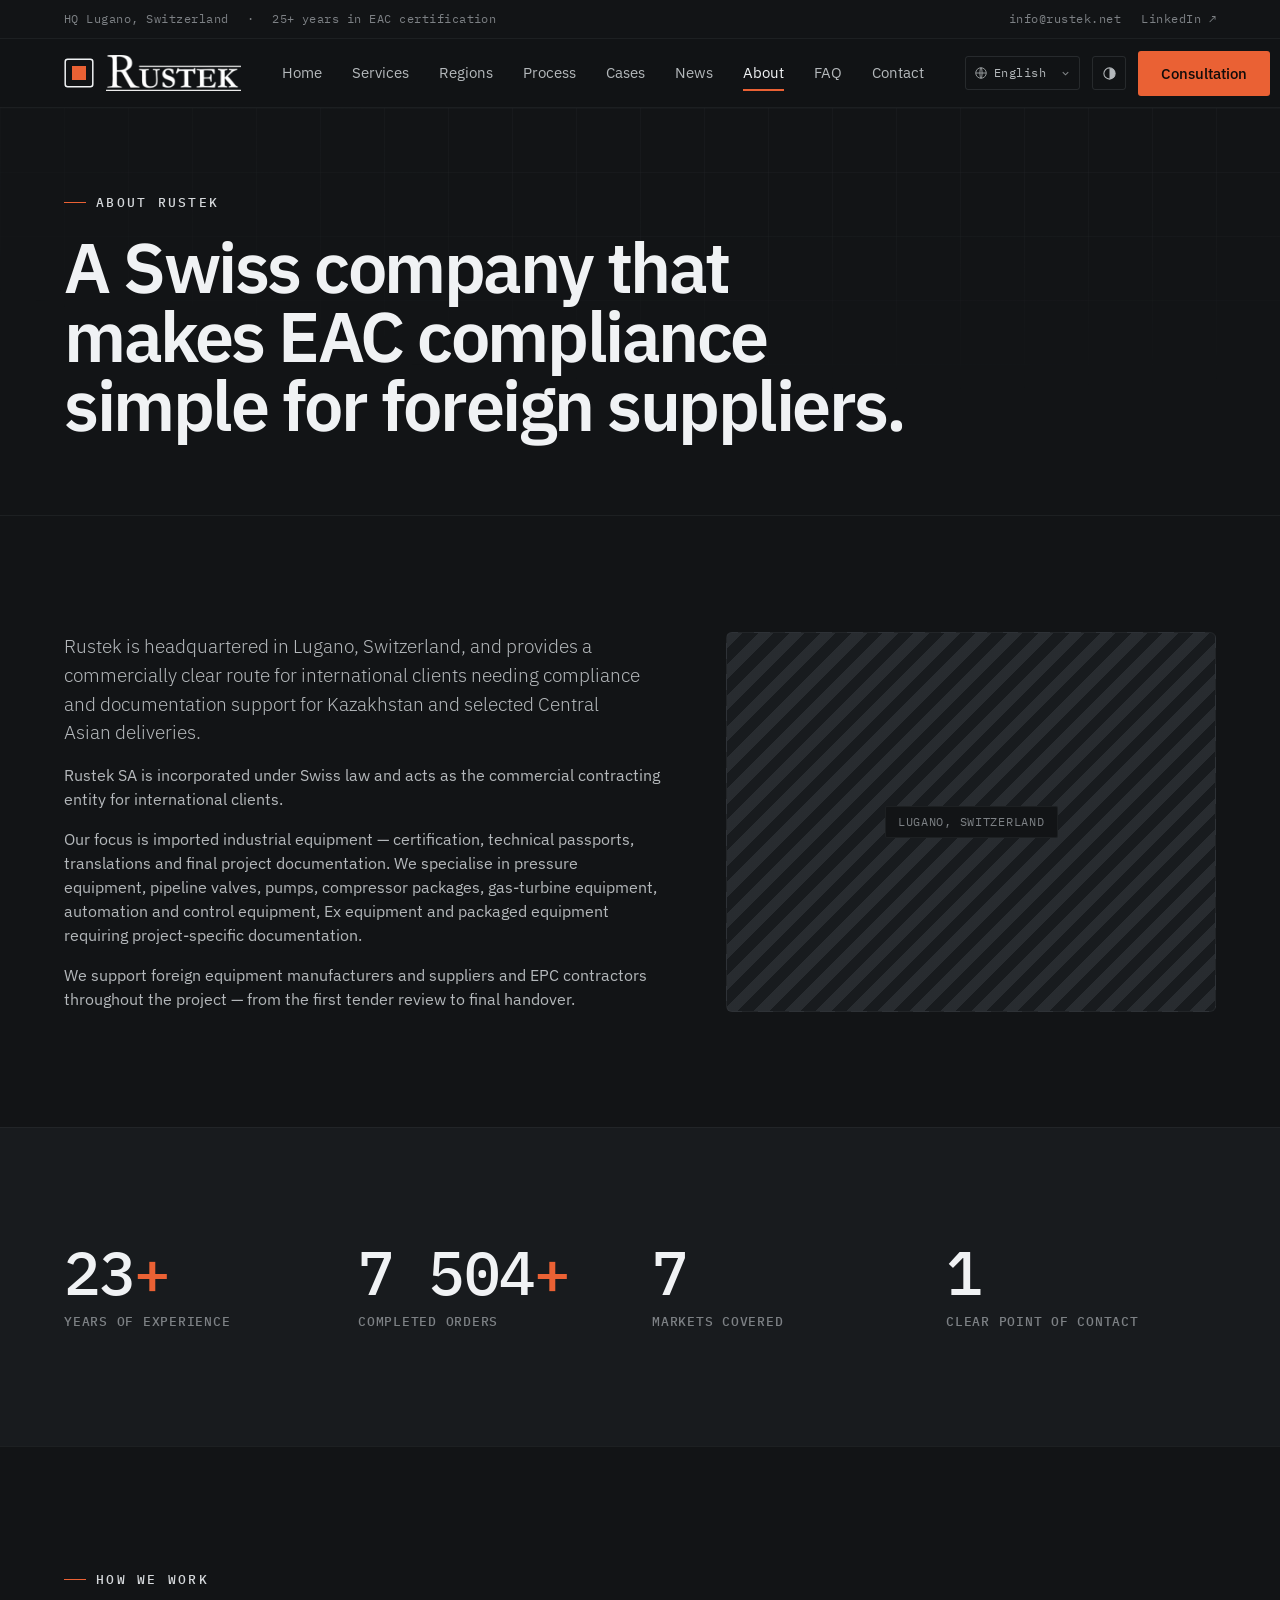
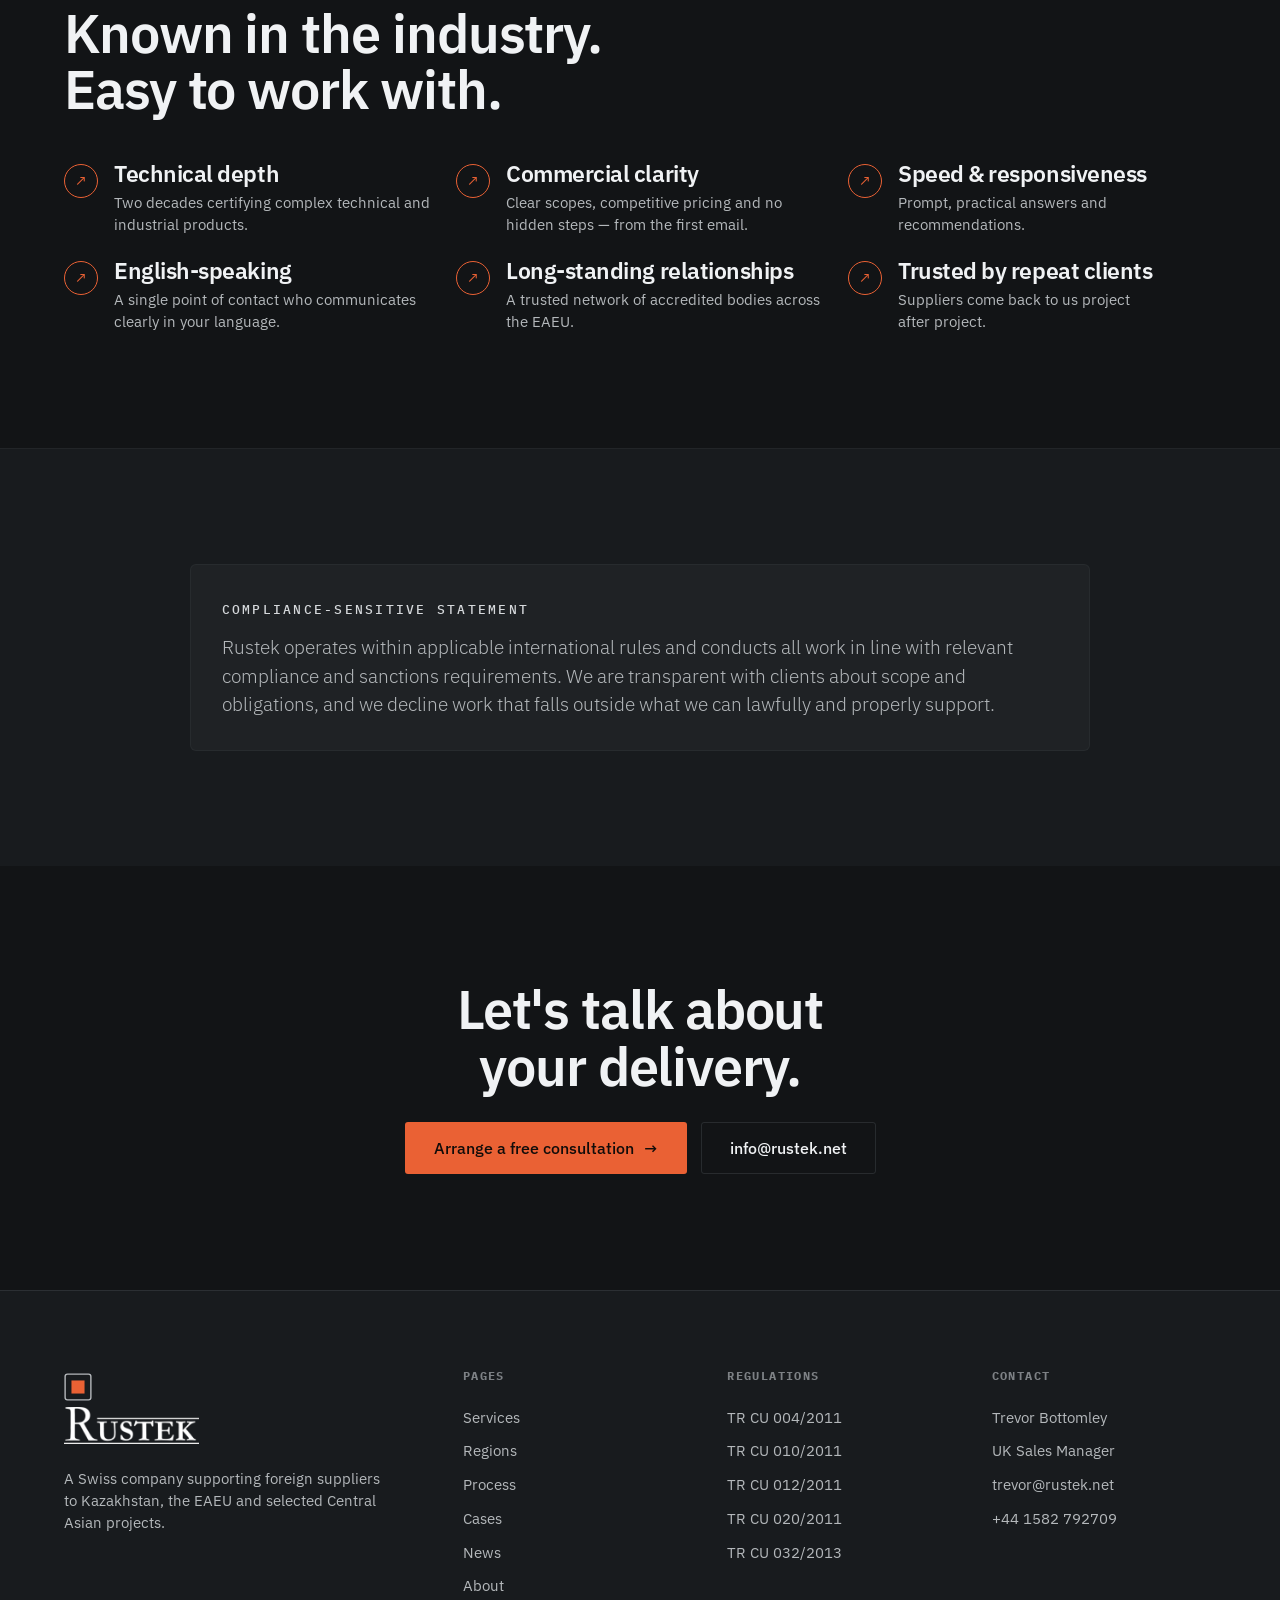
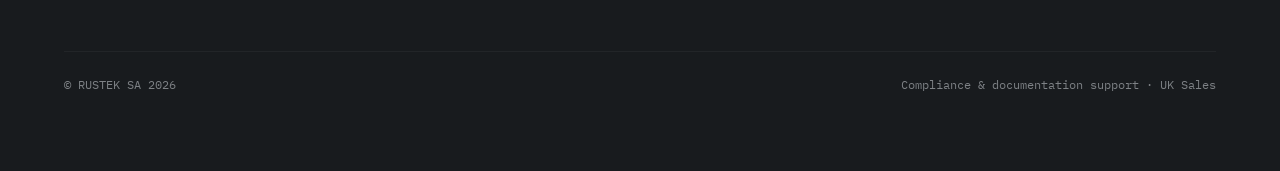
==== commit 4b4bc5da: "Update Lugano office address" ====
--- a/about.html
+++ b/about.html
@@ -121,7 +121,7 @@
   <div class="foot-bottom"><span>© RUSTEK SA 2026</span><span data-en="Compliance & documentation support · UK Sales" data-ru="Сопровождение соответствия и документации · UK Sales">Compliance &amp; documentation support · UK Sales</span></div>
 </div></footer>
 
-<script src="assets/i18n.js?v=20260603-2"></script>
+<script src="assets/i18n.js?v=20260604-1"></script>
 <script src="assets/app.js?v=20260603-3"></script>
 </body>
 </html>
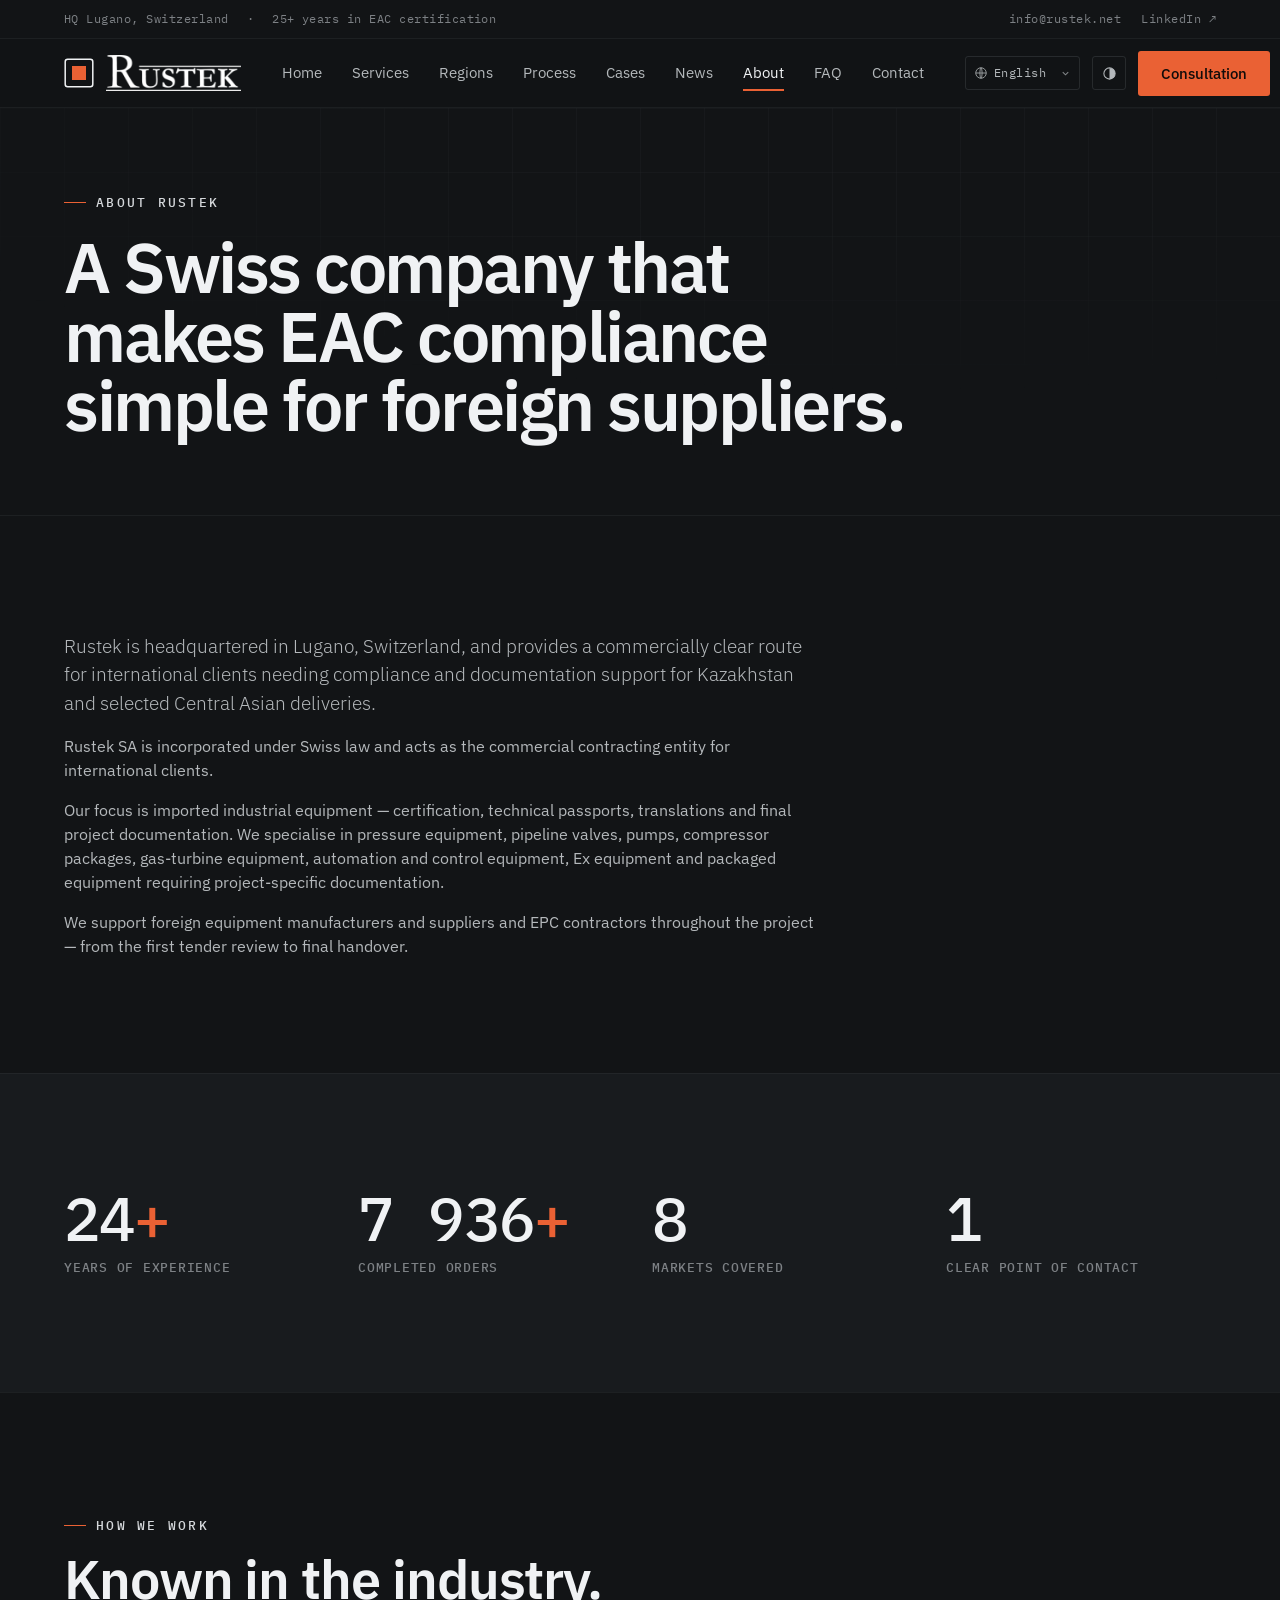
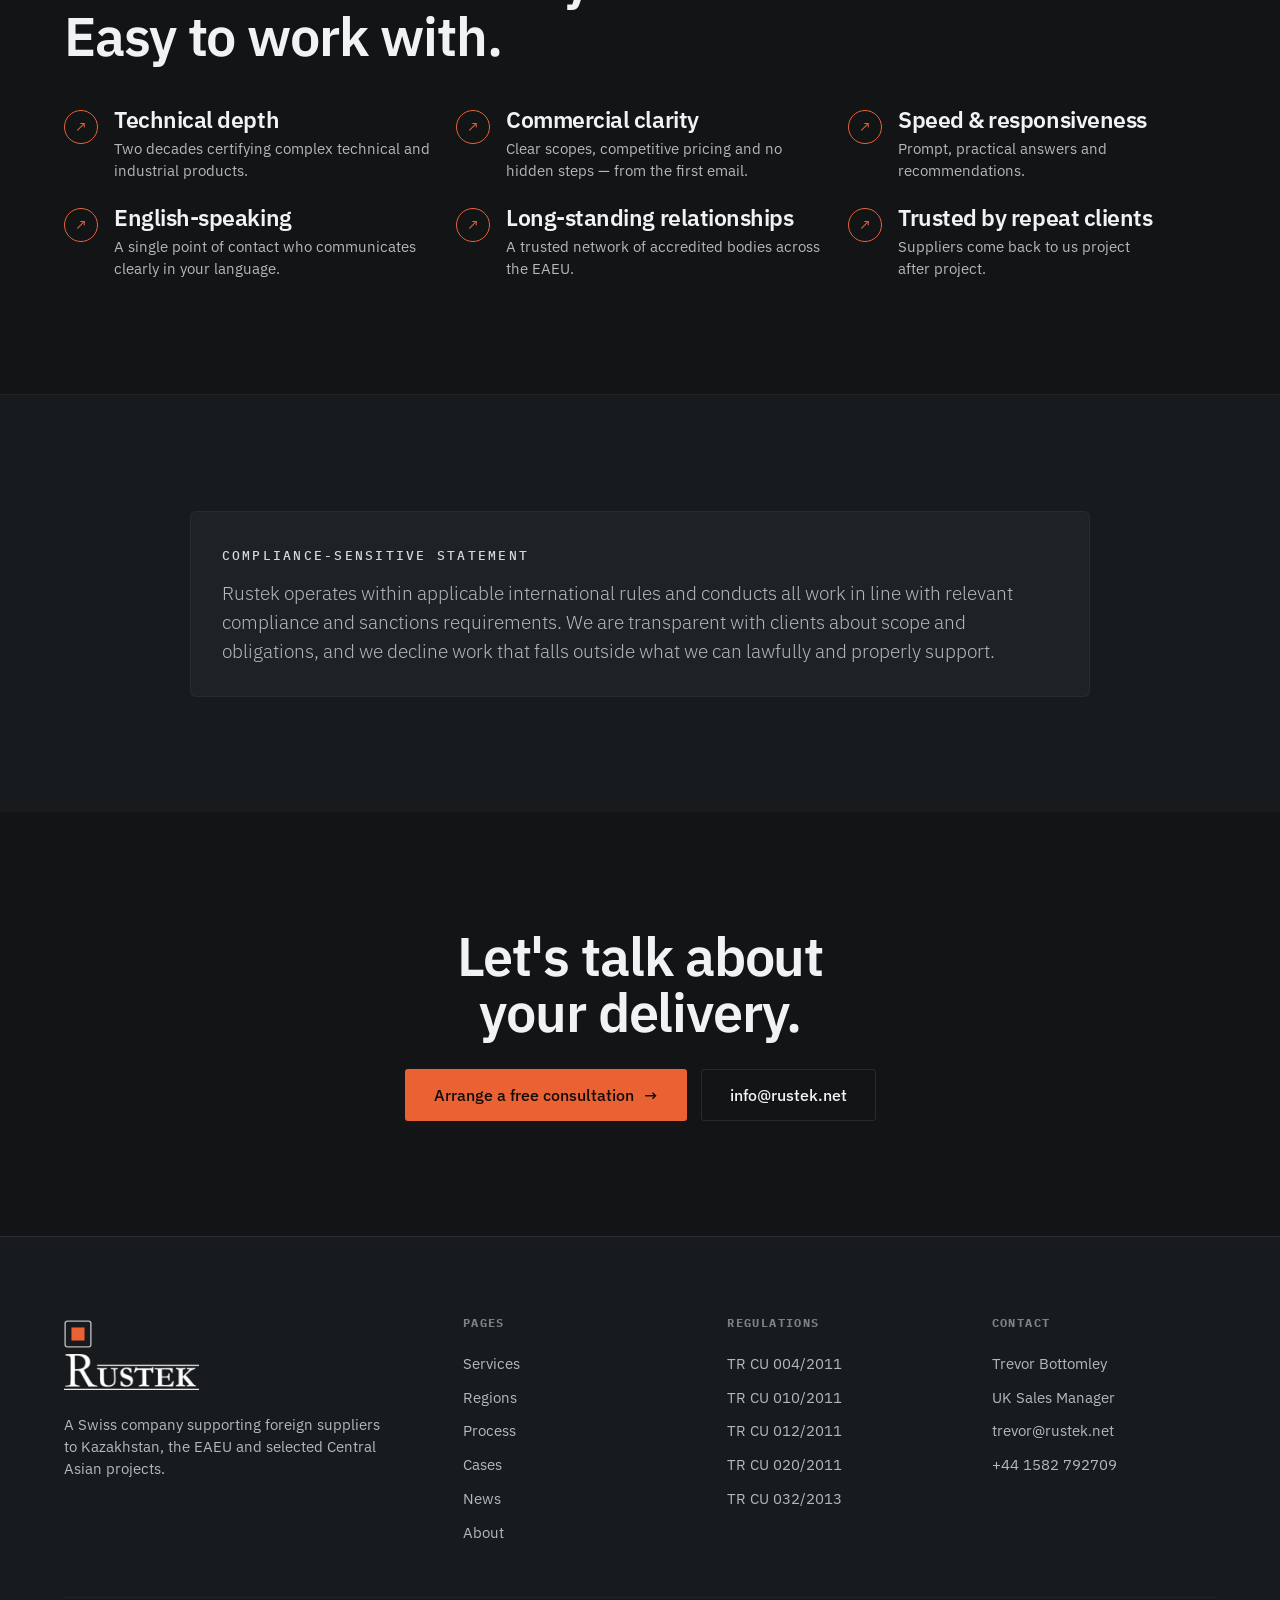
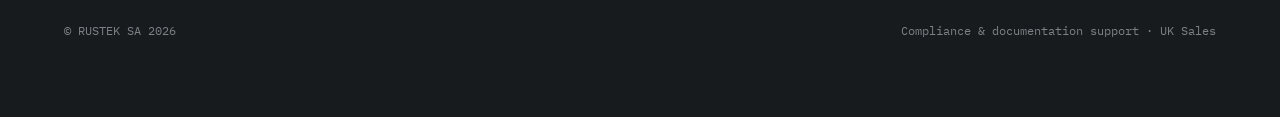
==== commit ee1f74ab: "Remove about page map placeholder" ====
--- a/about.html
+++ b/about.html
@@ -54,14 +54,13 @@
 <!-- PROFILE -->
 <section class="section divider">
   <div class="wrap">
-    <div style="display:grid;grid-template-columns:1.1fr 0.9fr;gap:clamp(28px,5vw,72px);align-items:center" class="hero-grid">
+    <div style="max-width:760px" class="hero-grid">
       <div class="flow reveal">
         <p class="lead" data-en="Rustek is headquartered in Lugano, Switzerland, and provides a commercially clear route for international clients needing compliance and documentation support for Kazakhstan and selected Central Asian deliveries." data-ru="Rustek базируется в Лугано (Швейцария) и предоставляет коммерчески прозрачный маршрут для международных клиентов, которым нужна поддержка по соответствию и документации для поставок в Казахстан и отдельные страны Центральной Азии.">Rustek is headquartered in Lugano, Switzerland, and provides a commercially clear route for international clients needing compliance and documentation support for Kazakhstan and selected Central Asian deliveries.</p>
         <p class="muted" data-en="Rustek SA is incorporated under Swiss law and acts as the commercial contracting entity for international clients." data-ru="Rustek SA зарегистрирована в соответствии со швейцарским правом и выступает коммерческой договорной стороной для международных клиентов.">Rustek SA is incorporated under Swiss law and acts as the commercial contracting entity for international clients.</p>
         <p class="muted" data-en="Our focus is imported industrial equipment — certification, technical passports, translations and final project documentation. We specialise in pressure equipment, pipeline valves, pumps, compressor packages, gas-turbine equipment, automation and control equipment, Ex equipment and packaged equipment requiring project-specific documentation." data-ru="Наш фокус — импортное промышленное оборудование: сертификация, технические паспорта, переводы и финальная проектная документация. Мы специализируемся на оборудовании под давлением, трубопроводной арматуре, насосах, компрессорных установках, газотурбинном оборудовании, средствах автоматики и управления, Ex-оборудовании и блочном оборудовании, требующем проектной документации.">Our focus is imported industrial equipment — certification, technical passports, translations and final project documentation. We specialise in pressure equipment, pipeline valves, pumps, compressor packages, gas-turbine equipment, automation and control equipment, Ex equipment and packaged equipment requiring project-specific documentation.</p>
         <p class="muted" data-en="We support foreign equipment manufacturers and suppliers and EPC contractors throughout the project — from the first tender review to final handover." data-ru="Мы поддерживаем иностранных производителей и поставщиков оборудования и подрядчиков EPC на протяжении всего проекта - от первого анализа тендера до финальной сдачи.">We support foreign equipment manufacturers and suppliers and EPC contractors throughout the project — from the first tender review to final handover.</p>
       </div>
-      <div class="ph reveal ticked" style="height:380px"><span data-en="LUGANO, SWITZERLAND" data-ru="ЛУГАНО, ШВЕЙЦАРИЯ">LUGANO, SWITZERLAND</span></div>
     </div>
   </div>
 </section>
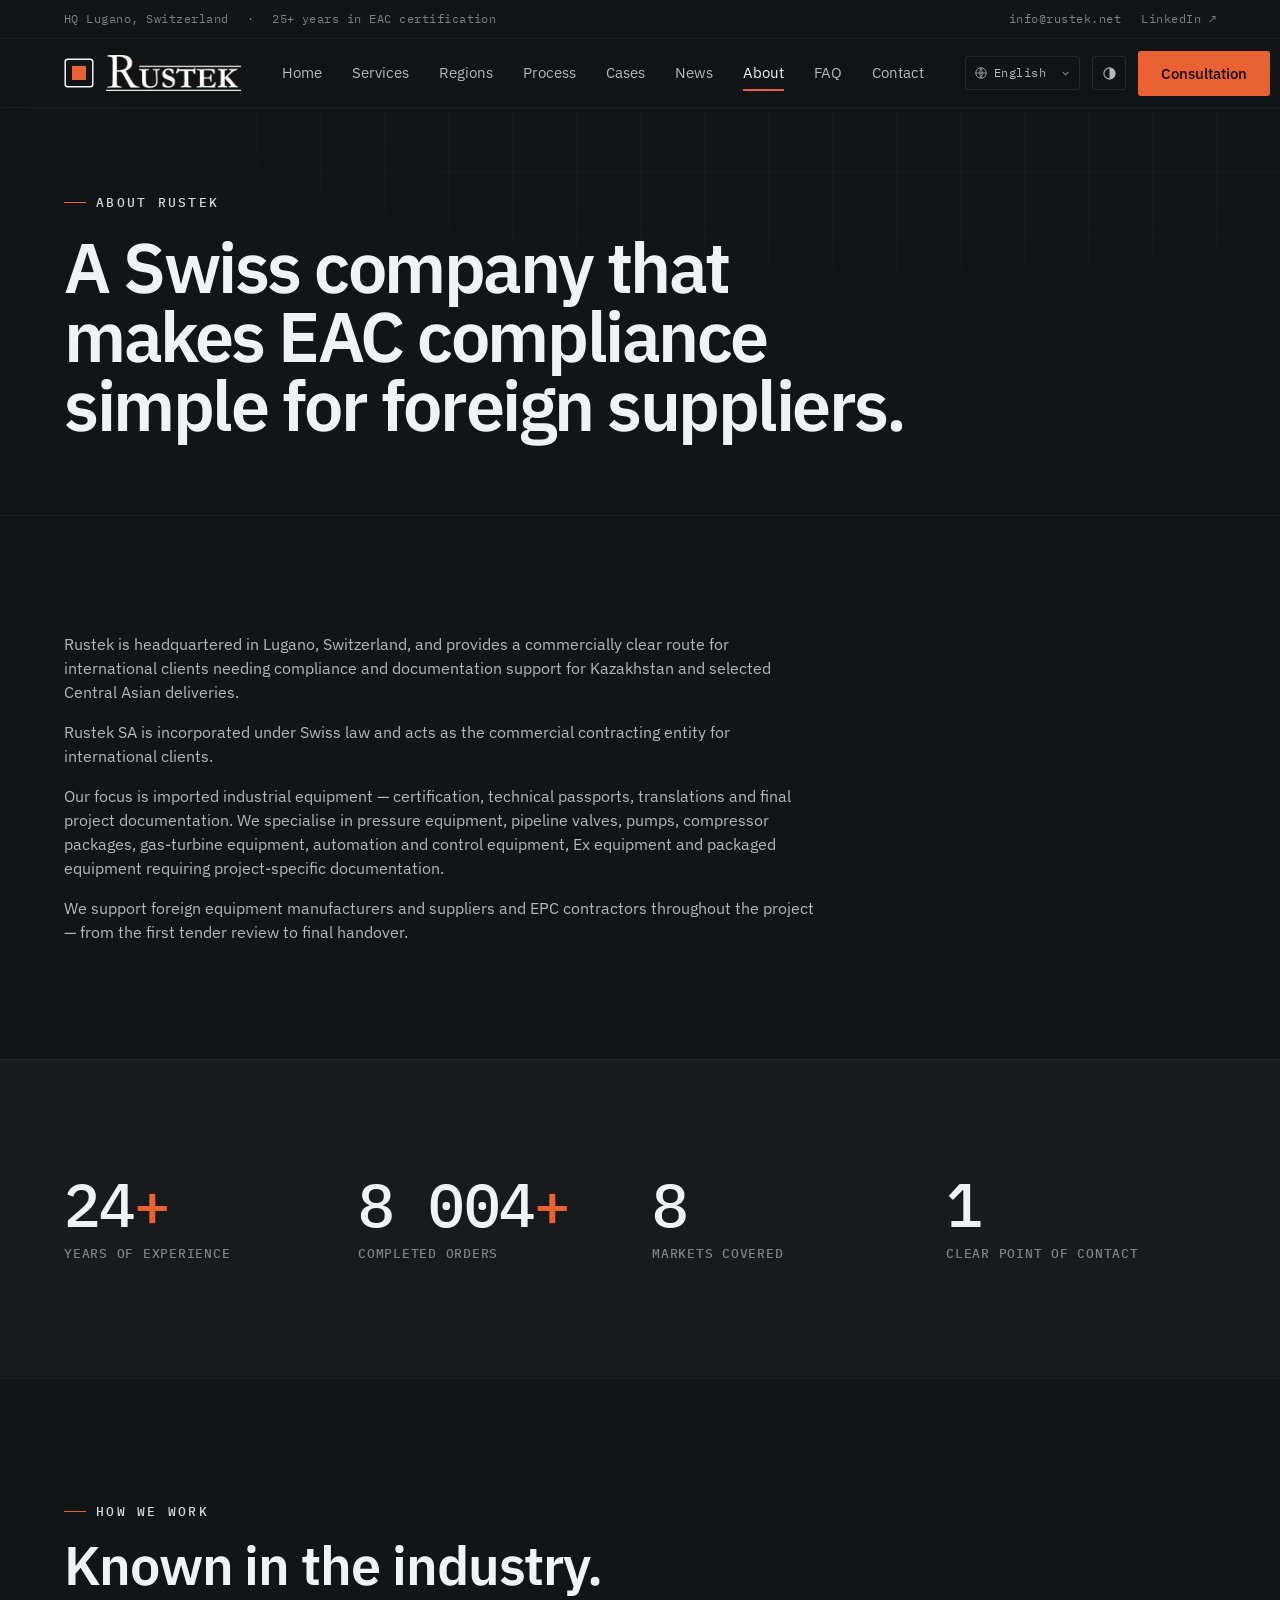
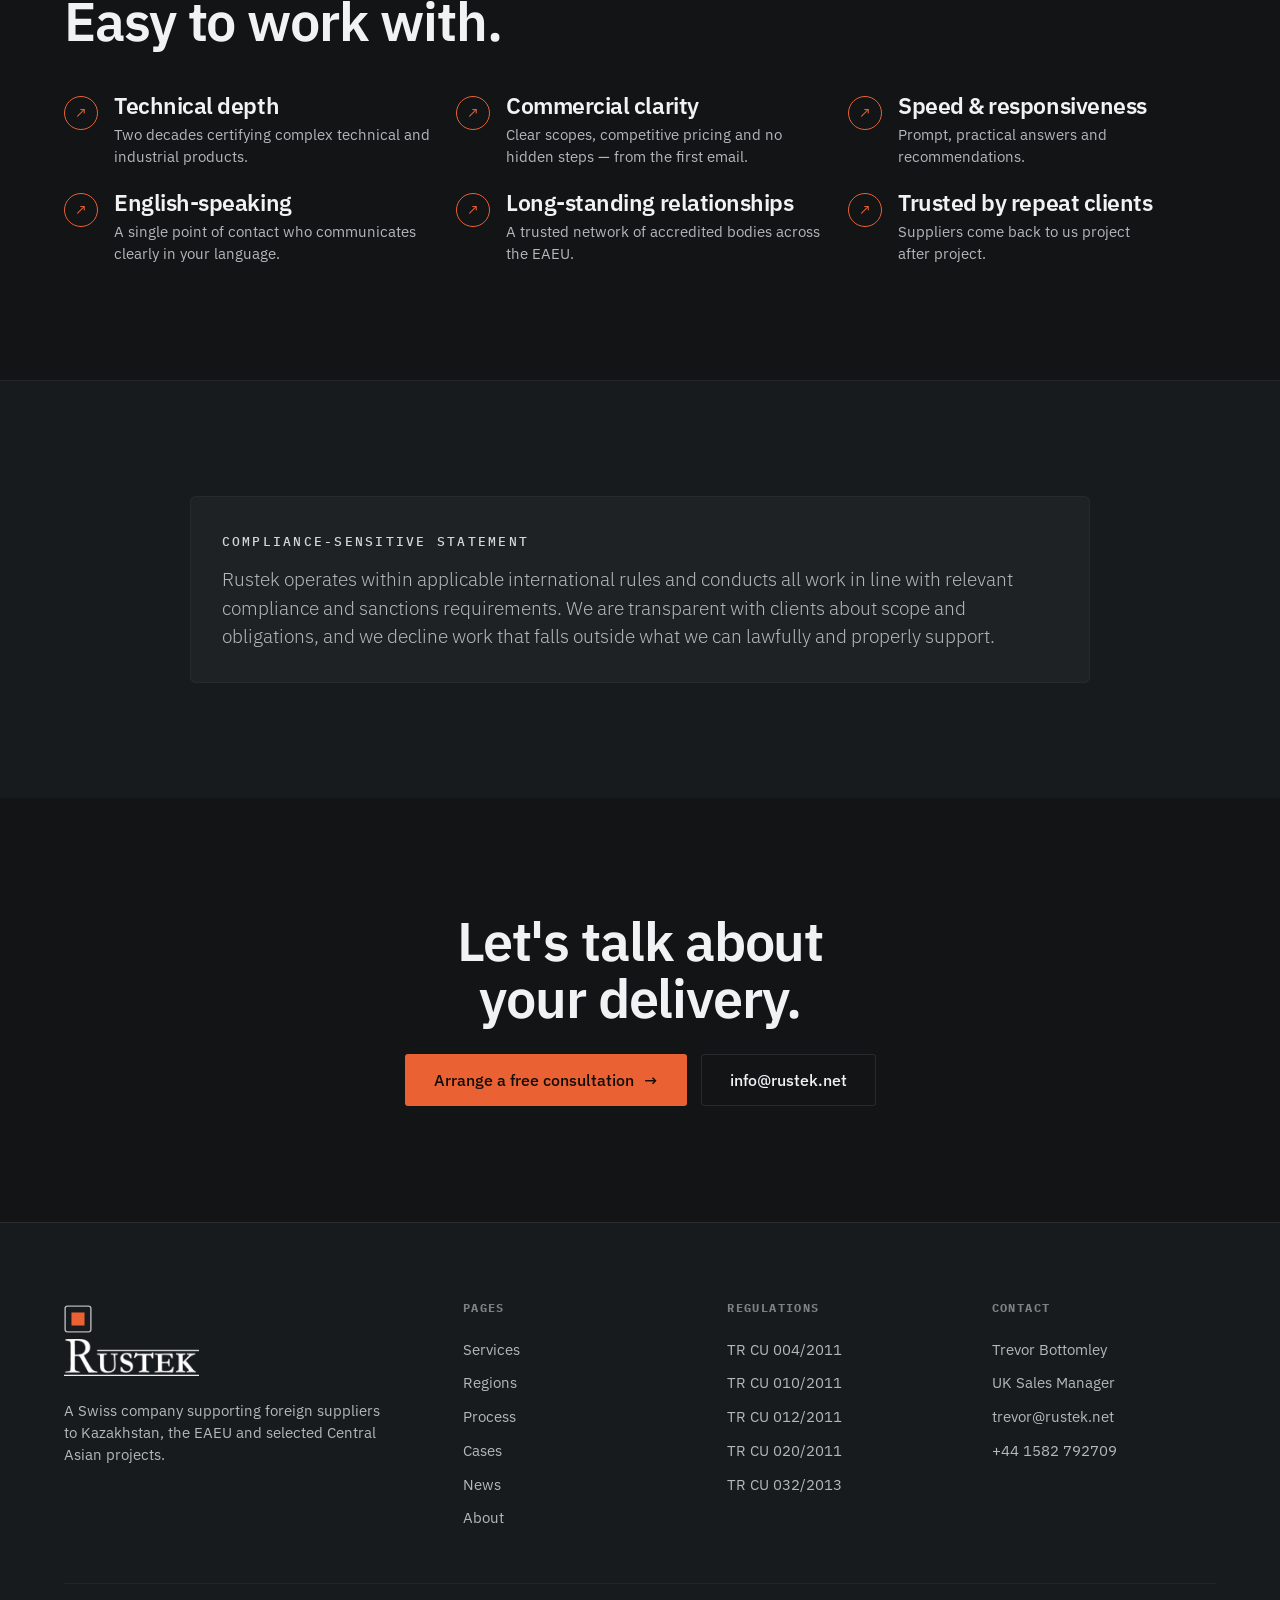
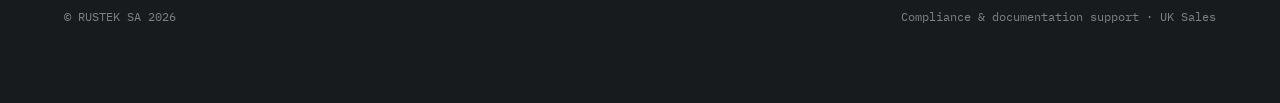
==== commit 64d81321: "Equalize about profile paragraph styles" ====
--- a/about.html
+++ b/about.html
@@ -56,7 +56,7 @@
   <div class="wrap">
     <div style="max-width:760px" class="hero-grid">
       <div class="flow reveal">
-        <p class="lead" data-en="Rustek is headquartered in Lugano, Switzerland, and provides a commercially clear route for international clients needing compliance and documentation support for Kazakhstan and selected Central Asian deliveries." data-ru="Rustek базируется в Лугано (Швейцария) и предоставляет коммерчески прозрачный маршрут для международных клиентов, которым нужна поддержка по соответствию и документации для поставок в Казахстан и отдельные страны Центральной Азии.">Rustek is headquartered in Lugano, Switzerland, and provides a commercially clear route for international clients needing compliance and documentation support for Kazakhstan and selected Central Asian deliveries.</p>
+        <p class="muted" data-en="Rustek is headquartered in Lugano, Switzerland, and provides a commercially clear route for international clients needing compliance and documentation support for Kazakhstan and selected Central Asian deliveries." data-ru="Rustek базируется в Лугано (Швейцария) и предоставляет коммерчески прозрачный маршрут для международных клиентов, которым нужна поддержка по соответствию и документации для поставок в Казахстан и отдельные страны Центральной Азии.">Rustek is headquartered in Lugano, Switzerland, and provides a commercially clear route for international clients needing compliance and documentation support for Kazakhstan and selected Central Asian deliveries.</p>
         <p class="muted" data-en="Rustek SA is incorporated under Swiss law and acts as the commercial contracting entity for international clients." data-ru="Rustek SA зарегистрирована в соответствии со швейцарским правом и выступает коммерческой договорной стороной для международных клиентов.">Rustek SA is incorporated under Swiss law and acts as the commercial contracting entity for international clients.</p>
         <p class="muted" data-en="Our focus is imported industrial equipment — certification, technical passports, translations and final project documentation. We specialise in pressure equipment, pipeline valves, pumps, compressor packages, gas-turbine equipment, automation and control equipment, Ex equipment and packaged equipment requiring project-specific documentation." data-ru="Наш фокус — импортное промышленное оборудование: сертификация, технические паспорта, переводы и финальная проектная документация. Мы специализируемся на оборудовании под давлением, трубопроводной арматуре, насосах, компрессорных установках, газотурбинном оборудовании, средствах автоматики и управления, Ex-оборудовании и блочном оборудовании, требующем проектной документации.">Our focus is imported industrial equipment — certification, technical passports, translations and final project documentation. We specialise in pressure equipment, pipeline valves, pumps, compressor packages, gas-turbine equipment, automation and control equipment, Ex equipment and packaged equipment requiring project-specific documentation.</p>
         <p class="muted" data-en="We support foreign equipment manufacturers and suppliers and EPC contractors throughout the project — from the first tender review to final handover." data-ru="Мы поддерживаем иностранных производителей и поставщиков оборудования и подрядчиков EPC на протяжении всего проекта - от первого анализа тендера до финальной сдачи.">We support foreign equipment manufacturers and suppliers and EPC contractors throughout the project — from the first tender review to final handover.</p>
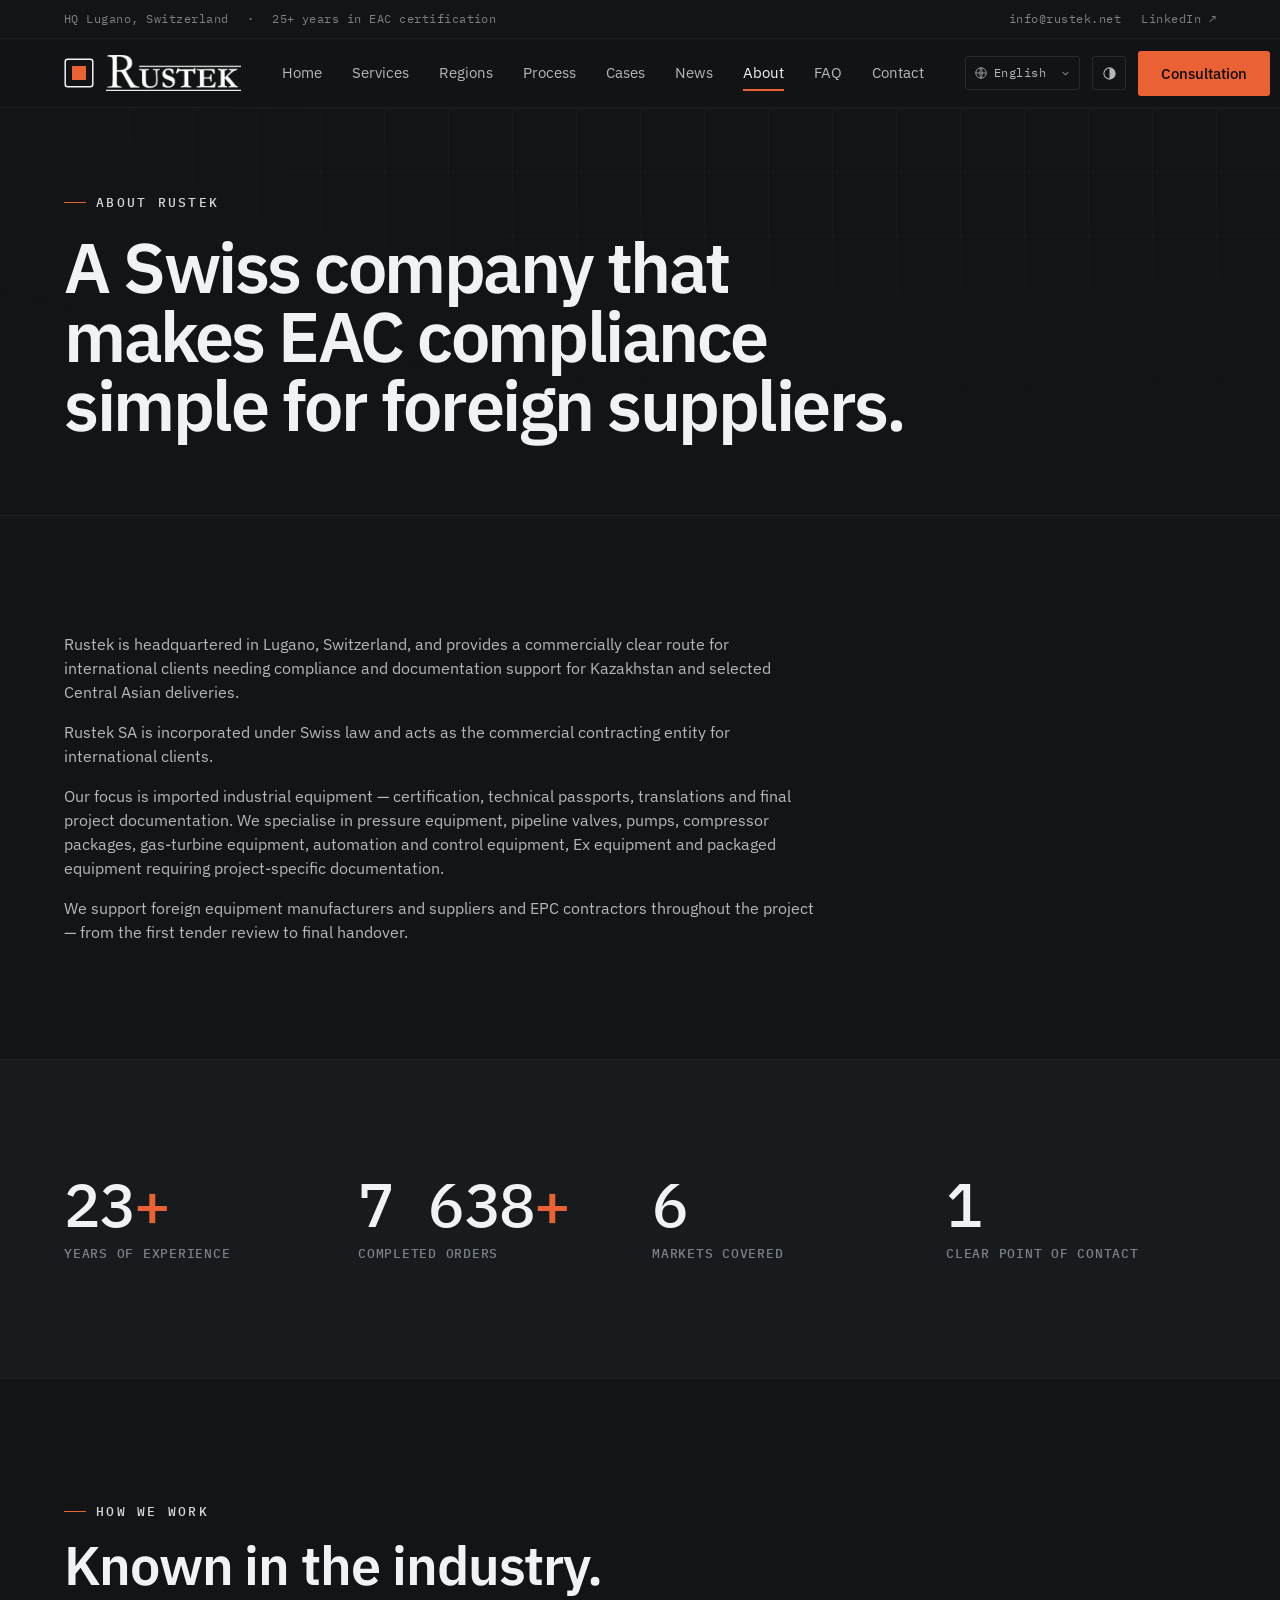
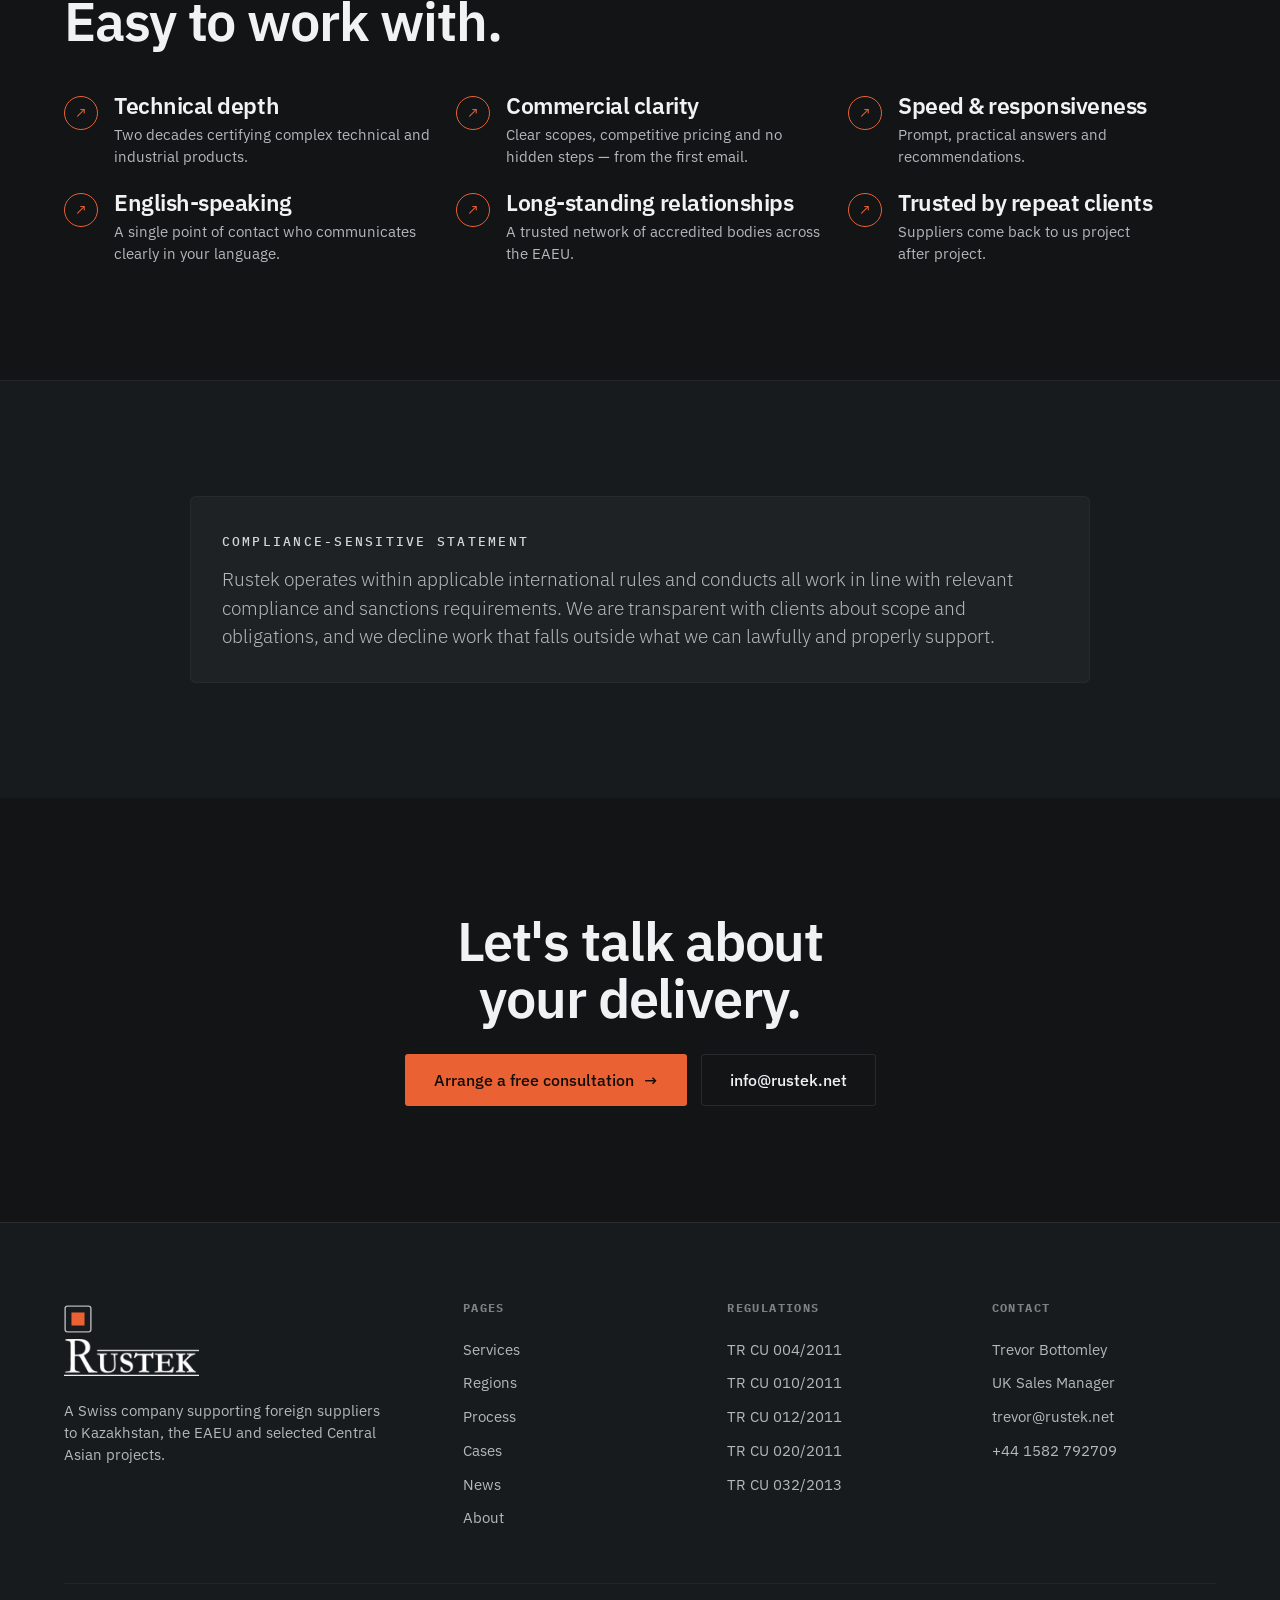
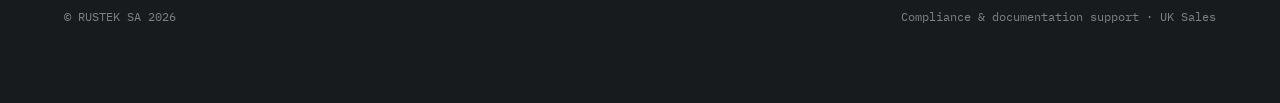
==== commit 3b0b7c8c: "Update markets count" ====
--- a/about.html
+++ b/about.html
@@ -71,7 +71,7 @@
     <div class="grid g-4">
       <div class="reveal"><div class="statnum"><span data-count="25">25</span><span class="u">+</span></div><div class="mono faint" style="font-size:12.5px;margin-top:8px" data-en="YEARS OF EXPERIENCE" data-ru="ЛЕТ ОПЫТА">YEARS OF EXPERIENCE</div></div>
       <div class="reveal"><div class="statnum"><span data-count="8200">8200</span><span class="u">+</span></div><div class="mono faint" style="font-size:12.5px;margin-top:8px" data-en="COMPLETED ORDERS" data-ru="ВЫПОЛНЕННЫХ ЗАКАЗОВ">COMPLETED ORDERS</div></div>
-      <div class="reveal"><div class="statnum"><span data-count="8">8</span></div><div class="mono faint" style="font-size:12.5px;margin-top:8px" data-en="MARKETS COVERED" data-ru="РЫНКОВ ПОКРЫТО">MARKETS COVERED</div></div>
+      <div class="reveal"><div class="statnum"><span data-count="6">6</span></div><div class="mono faint" style="font-size:12.5px;margin-top:8px" data-en="MARKETS COVERED" data-ru="РЫНКОВ ПОКРЫТО">MARKETS COVERED</div></div>
       <div class="reveal"><div class="statnum"><span data-count="1">1</span></div><div class="mono faint" style="font-size:12.5px;margin-top:8px" data-en="CLEAR POINT OF CONTACT" data-ru="ПОНЯТНАЯ ТОЧКА КОНТАКТА">CLEAR POINT OF CONTACT</div></div>
     </div>
   </div>
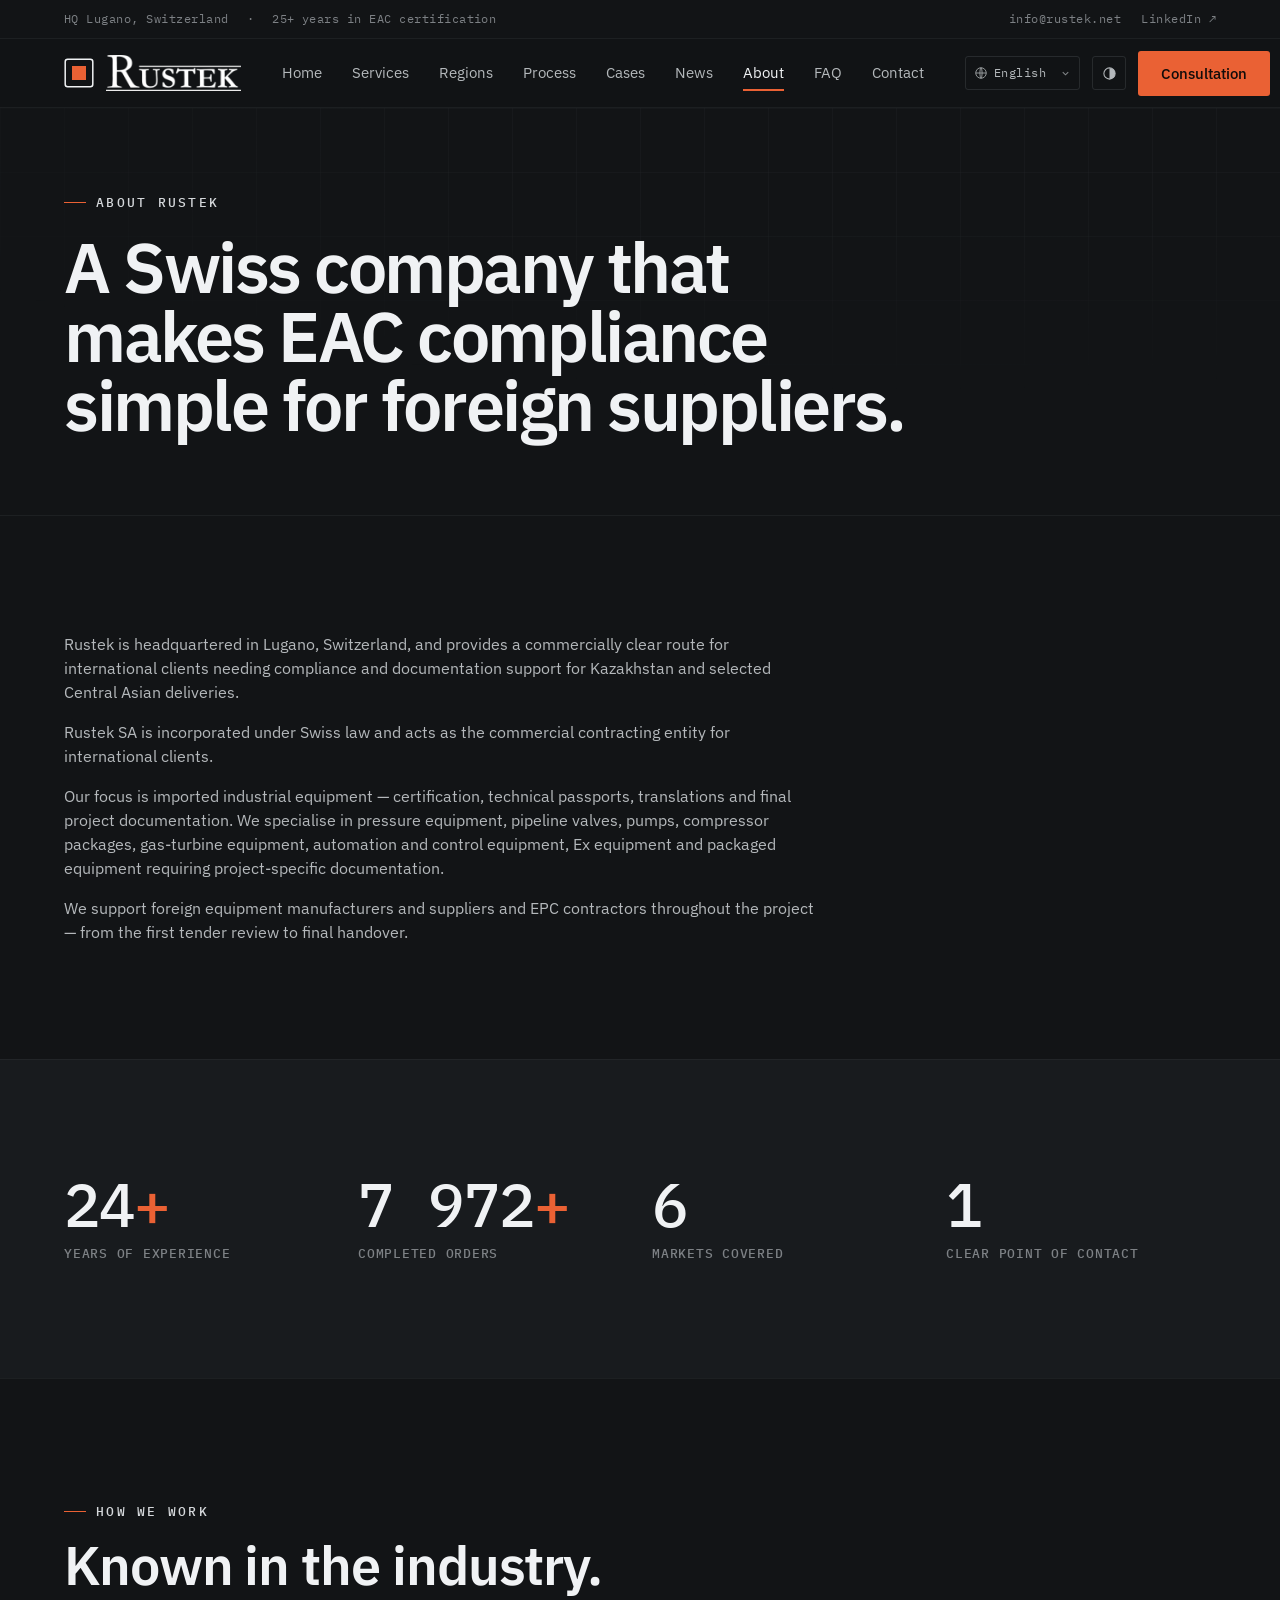
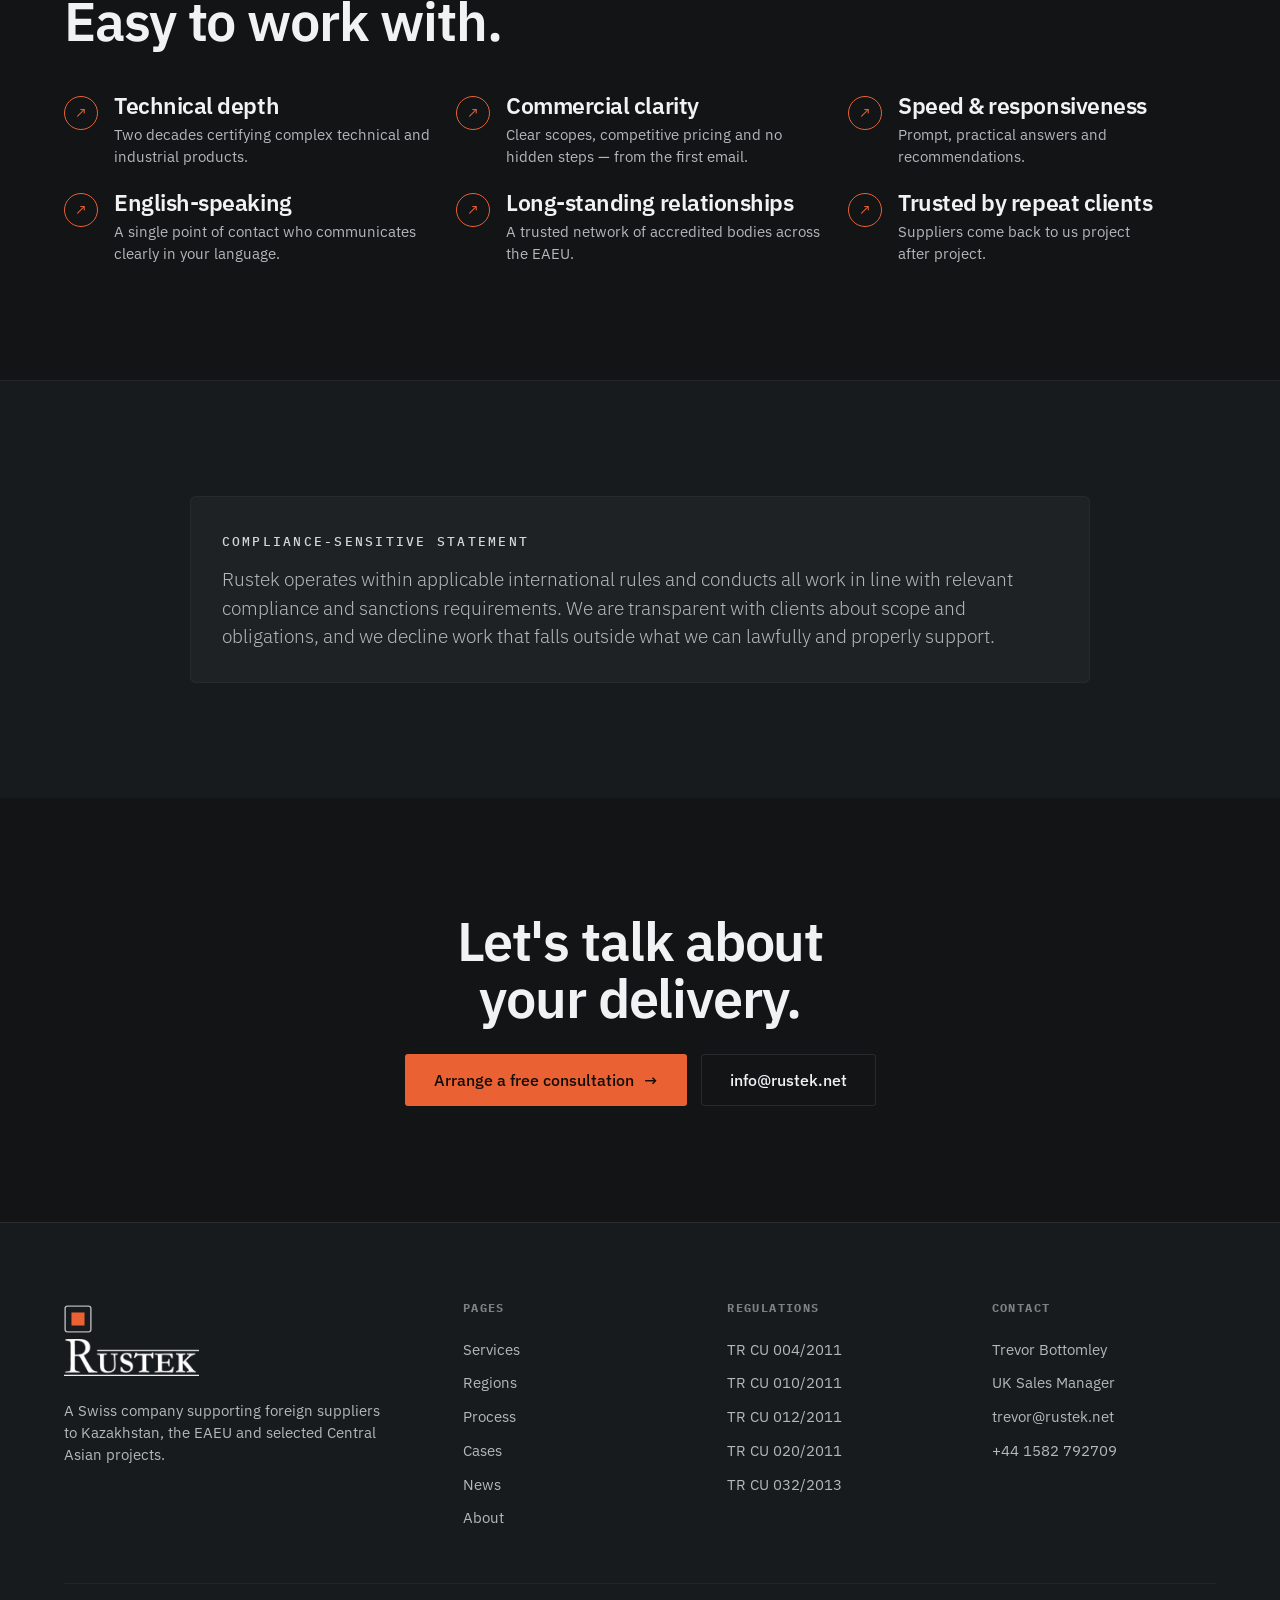
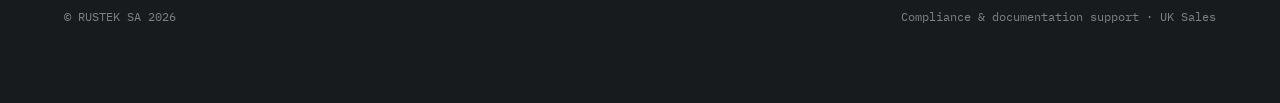
==== commit c74771dd: "Make mobile menu button clearer" ====
--- a/about.html
+++ b/about.html
@@ -13,7 +13,7 @@
 <link rel="alternate" hreflang="it" href="https://www.rustek.net/about.html?lang=it">
 <link rel="alternate" hreflang="de" href="https://www.rustek.net/about.html?lang=de">
 <link rel="alternate" hreflang="x-default" href="https://www.rustek.net/about.html">
-<link rel="stylesheet" href="assets/site.css?v=20260602-3">
+<link rel="stylesheet" href="assets/site.css?v=20260609-1">
 </head>
 <body>
 
@@ -32,7 +32,7 @@
     <div class="langtoggle"><button data-lang="en">EN</button><button data-lang="ru">RU</button></div>
     <button class="themedot" data-theme-cycle aria-label="Switch theme"><svg width="15" height="15" viewBox="0 0 24 24" fill="none" stroke="currentColor" stroke-width="1.7"><circle cx="12" cy="12" r="9"/><path d="M12 3a9 9 0 0 1 0 18z" fill="currentColor" stroke="none"/></svg></button>
     <a href="contact.html" class="btn btn--primary" data-en="Consultation" data-ru="Консультация">Consultation</a>
-    <button class="burger" data-mm-open aria-label="Menu"><svg width="18" height="18" viewBox="0 0 24 24" fill="none" stroke="currentColor" stroke-width="1.8"><path d="M3 6h18M3 12h18M3 18h18"/></svg></button>
+    <button class="burger" data-mm-open aria-label="Menu"><svg width="18" height="18" viewBox="0 0 24 24" fill="none" stroke="currentColor" stroke-width="1.8"><path d="M3 6h18M3 12h18M3 18h18"/></svg><span class="burger-label" data-en="Menu" data-ru="Меню">Menu</span></button>
   </div>
 </div></header>
 
@@ -120,7 +120,7 @@
   <div class="foot-bottom"><span>© RUSTEK SA 2026</span><span data-en="Compliance & documentation support · UK Sales" data-ru="Сопровождение соответствия и документации · UK Sales">Compliance &amp; documentation support · UK Sales</span></div>
 </div></footer>
 
-<script src="assets/i18n.js?v=20260604-1"></script>
+<script src="assets/i18n.js?v=20260609-1"></script>
 <script src="assets/app.js?v=20260603-3"></script>
 </body>
 </html>
--- a/assets/site.css
+++ b/assets/site.css
@@ -187,7 +187,9 @@
 .themedot{width:34px;height:34px;border:1px solid var(--line);border-radius:var(--r);display:grid;place-items:center;color:var(--text-2);transition:all .15s}
 .themedot:hover{border-color:var(--text-3);color:var(--text)}
 
-.burger{display:none;width:34px;height:34px;border:1px solid var(--line);border-radius:var(--r);place-items:center;color:var(--text)}
+.burger{display:none;min-width:34px;height:34px;padding:0 10px;border:1px solid var(--line);border-radius:var(--r);align-items:center;justify-content:center;gap:7px;color:var(--text);font-family:var(--font-sans);font-size:13px;font-weight:600;white-space:nowrap;transition:border-color .15s,background .15s}
+.burger:hover{border-color:var(--text-3);background:var(--surface-2)}
+.burger-label{line-height:1}
 
 /* mobile menu */
 .mobile-menu{position:fixed;inset:0;z-index:70;background:var(--bg);transform:translateX(100%);
@@ -283,7 +285,7 @@
 
 @media(max-width:1120px){
   .nav-links{display:none}
-  .burger{display:grid}
+  .burger{display:flex}
 }
 @media(max-width:1000px){
   .g-4{grid-template-columns:repeat(2,1fr)}
@@ -291,10 +293,15 @@
 }
 @media(max-width:860px){
   .nav-links{display:none}
-  .burger{display:grid}
+  .burger{display:flex}
   .topbar{display:none}
   .g-3{grid-template-columns:1fr}
   .g-2{grid-template-columns:1fr}
+}
+@media(max-width:680px){
+  .nav-right{gap:8px}
+  .nav-right > .btn--primary{display:none}
+  .brand-logo-img{width:120px;min-width:120px}
 }
 @media(max-width:560px){
   .g-4{grid-template-columns:1fr 1fr}
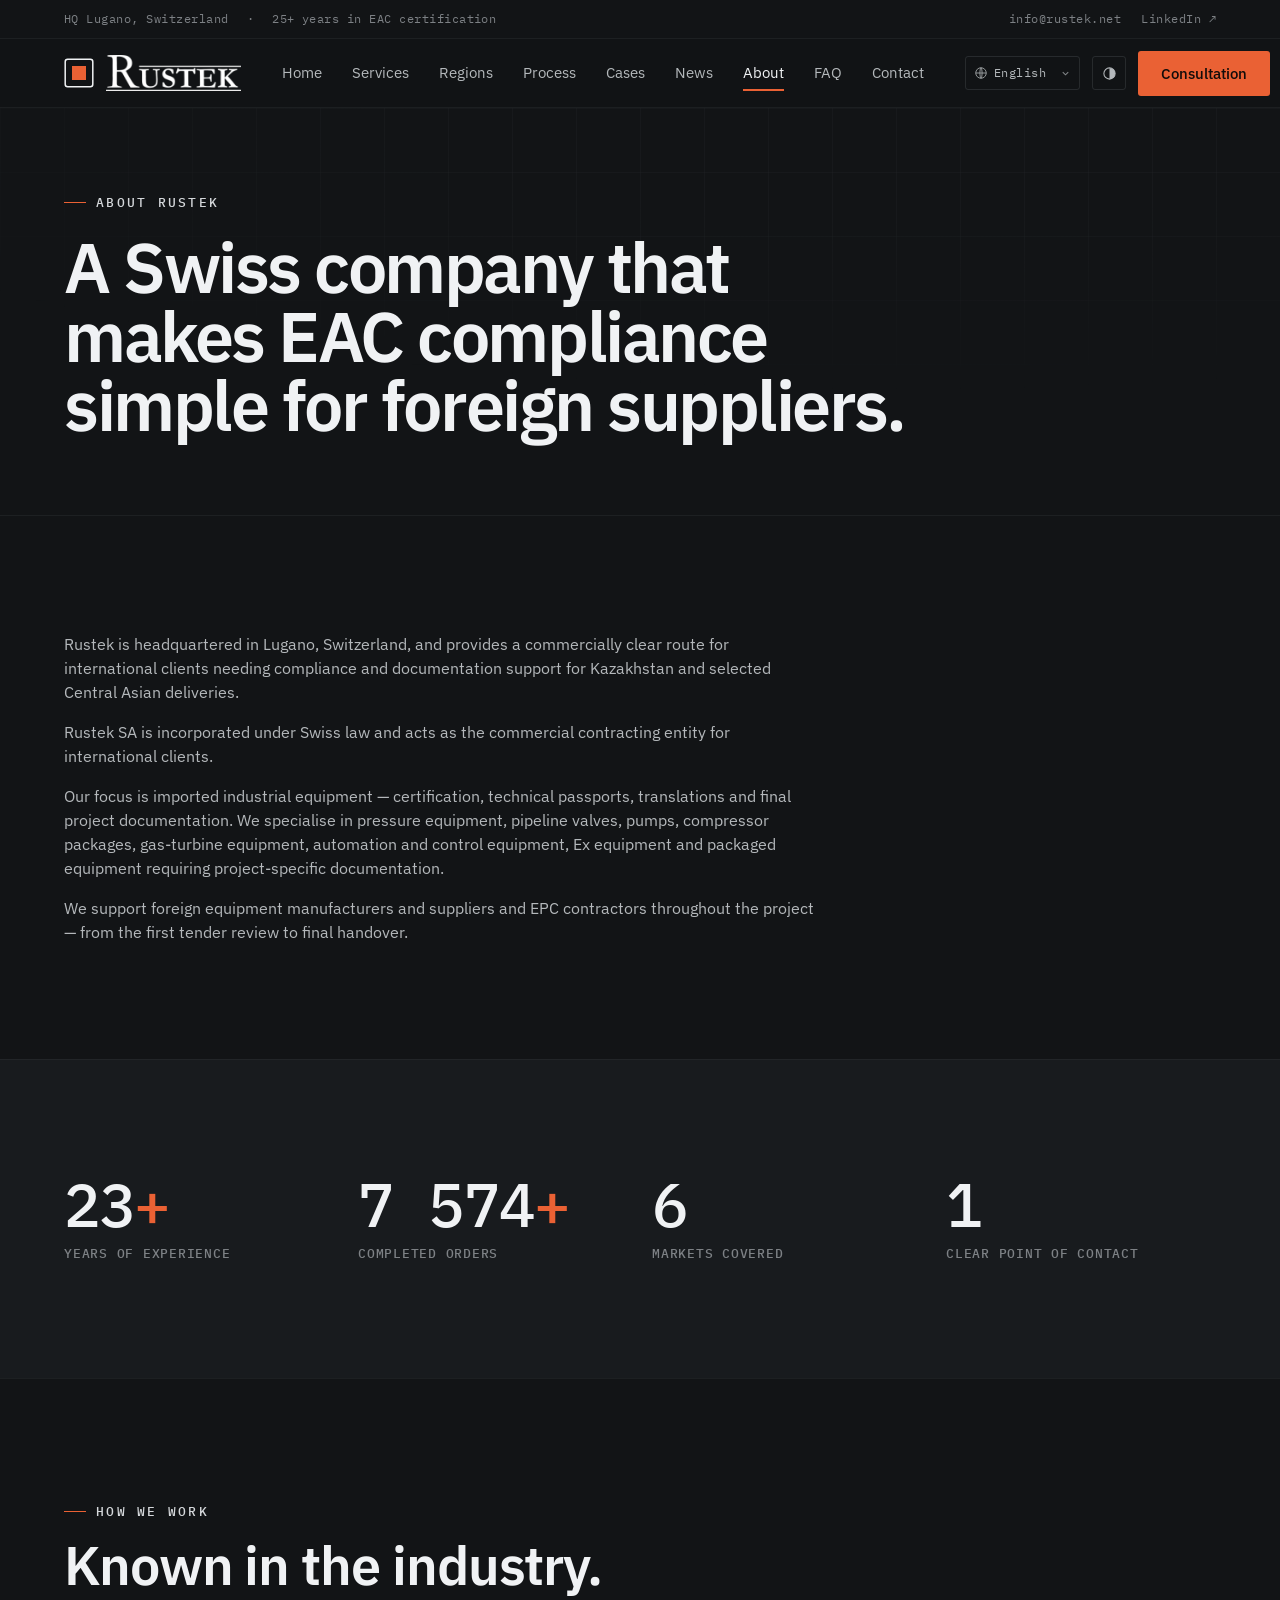
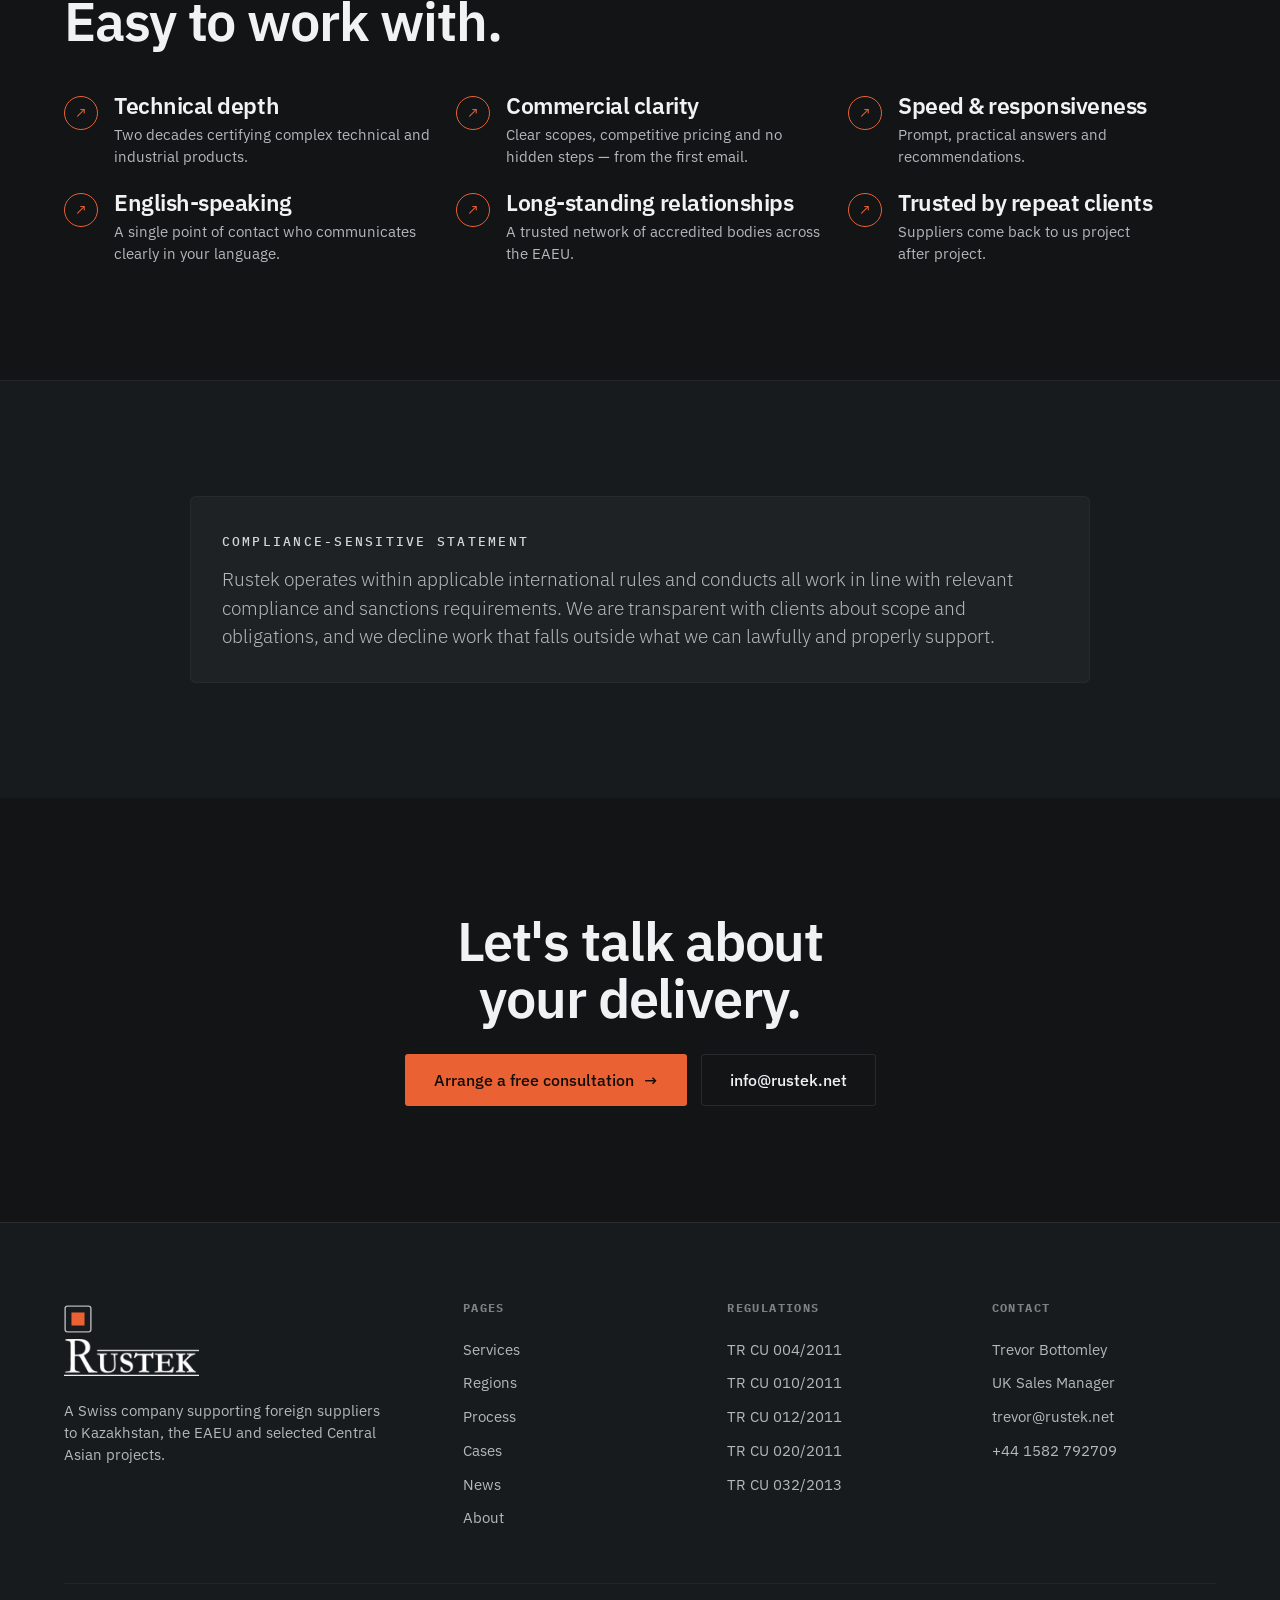
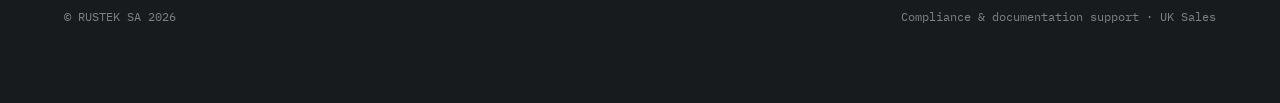
==== commit 95b184f6: "Keep menu button visible in portrait mode" ====
--- a/about.html
+++ b/about.html
@@ -13,7 +13,7 @@
 <link rel="alternate" hreflang="it" href="https://www.rustek.net/about.html?lang=it">
 <link rel="alternate" hreflang="de" href="https://www.rustek.net/about.html?lang=de">
 <link rel="alternate" hreflang="x-default" href="https://www.rustek.net/about.html">
-<link rel="stylesheet" href="assets/site.css?v=20260609-1">
+<link rel="stylesheet" href="assets/site.css?v=20260609-2">
 </head>
 <body>
 
--- a/assets/site.css
+++ b/assets/site.css
@@ -303,6 +303,18 @@
   .nav-right > .btn--primary{display:none}
   .brand-logo-img{width:120px;min-width:120px}
 }
+@media(max-width:520px){
+  .nav .wrap{gap:6px}
+  .brand{gap:6px;min-width:0}
+  .brand .mark{width:26px;height:26px}
+  .brand .mark svg{width:26px;height:26px}
+  .brand-logo-img{width:82px;min-width:82px;height:30px}
+  .nav-right{gap:6px;flex:none}
+  .nav-right > .themedot{display:none}
+  .nav-right .langtoggle{padding:0 4px;gap:2px}
+  .nav-right .langtoggle button{padding:8px 5px}
+  .burger{padding:0 7px;gap:5px;font-size:12px}
+}
 @media(max-width:560px){
   .g-4{grid-template-columns:1fr 1fr}
   .foot-grid{grid-template-columns:1fr 1fr}
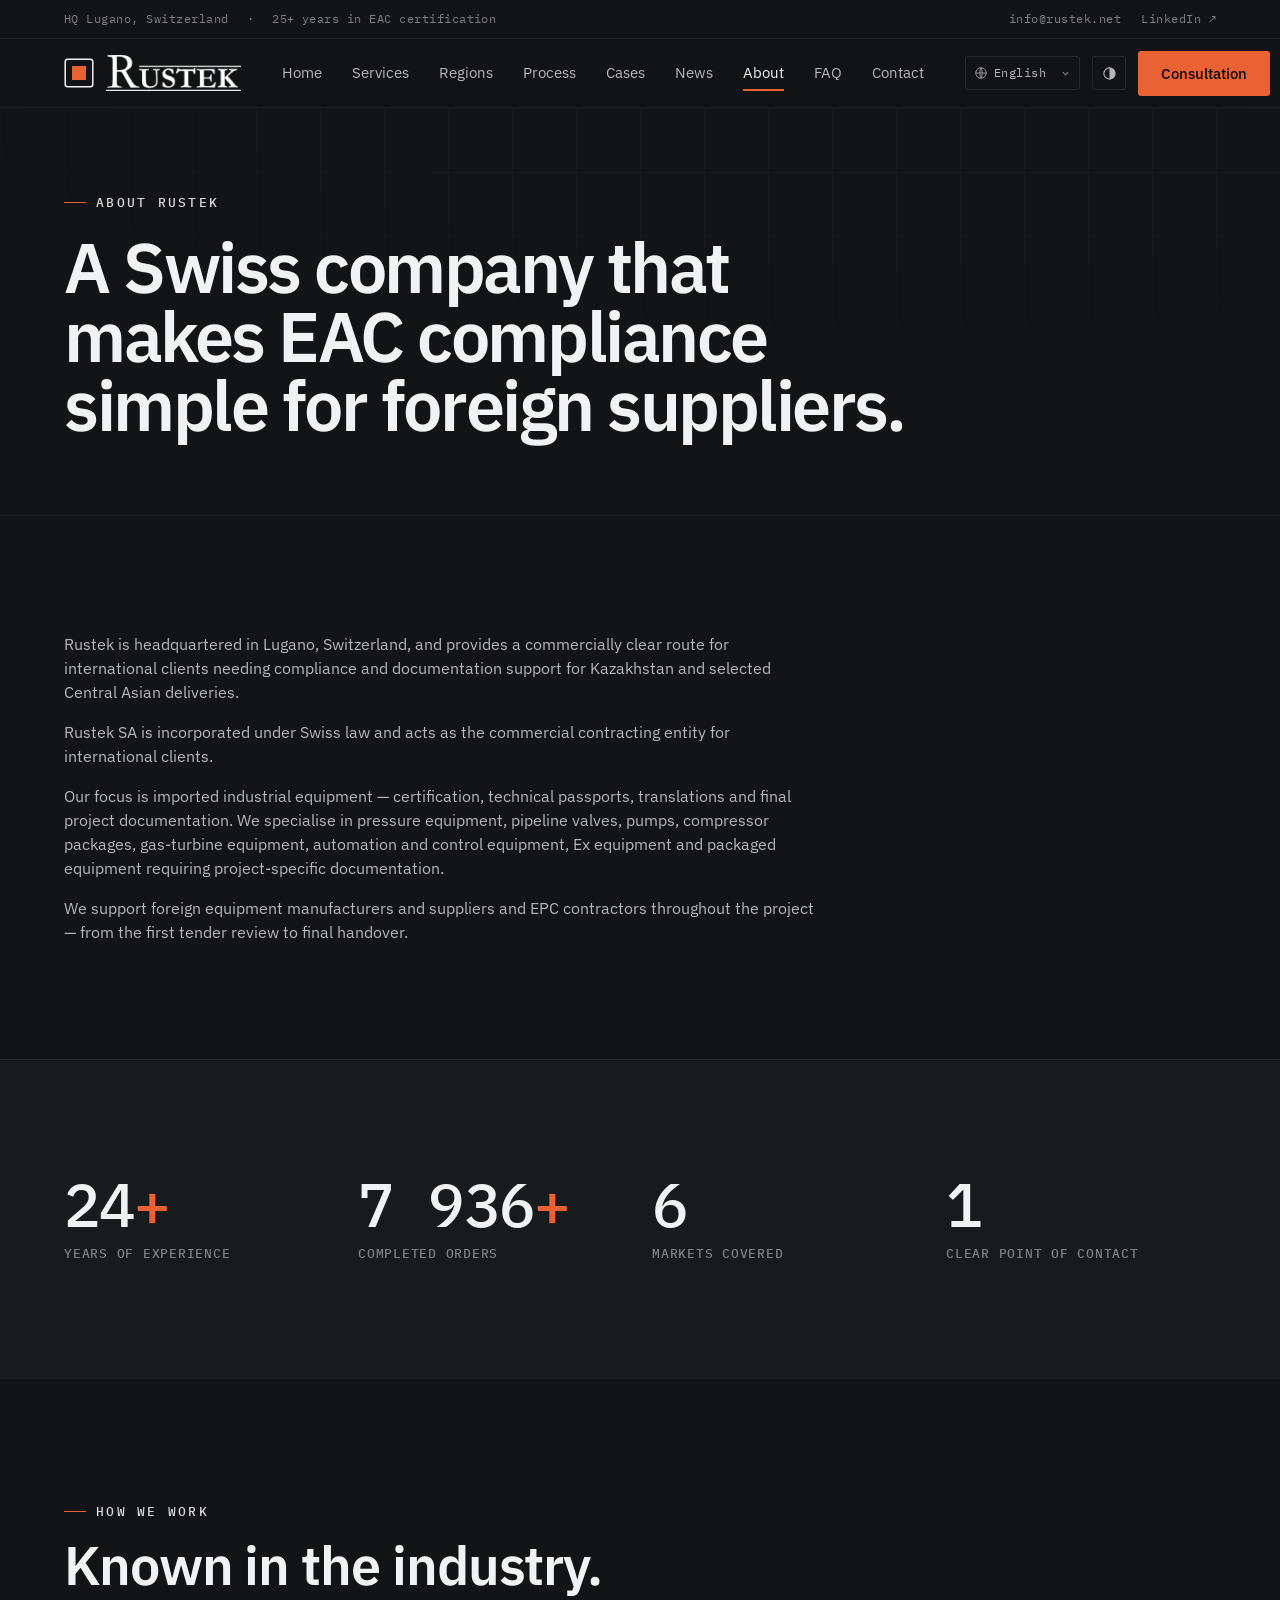
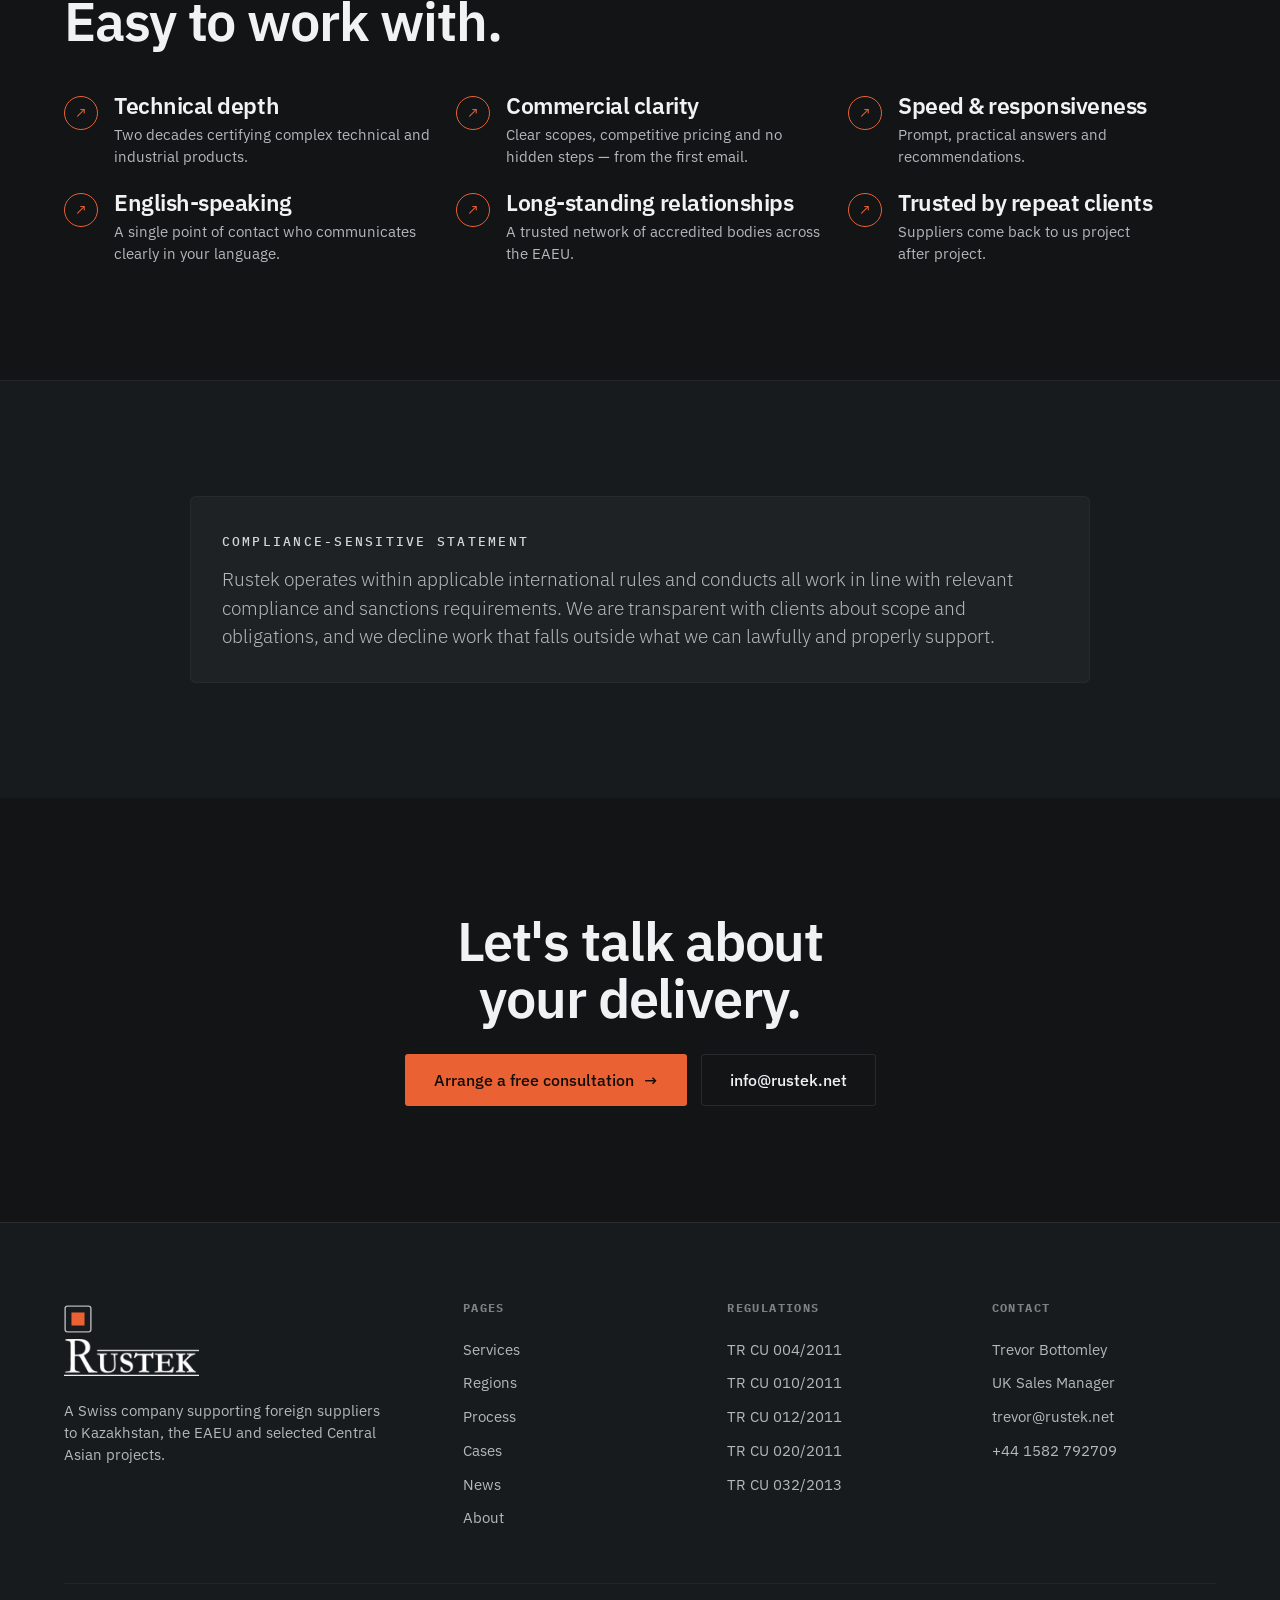
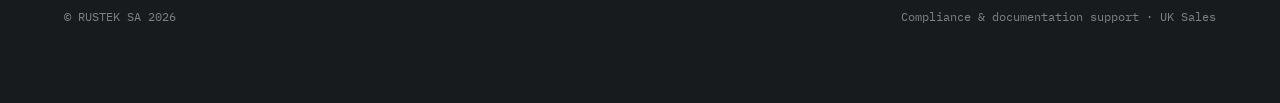
==== commit c4a195c2: "Restore mobile theme switcher" ====
--- a/about.html
+++ b/about.html
@@ -13,7 +13,7 @@
 <link rel="alternate" hreflang="it" href="https://www.rustek.net/about.html?lang=it">
 <link rel="alternate" hreflang="de" href="https://www.rustek.net/about.html?lang=de">
 <link rel="alternate" hreflang="x-default" href="https://www.rustek.net/about.html">
-<link rel="stylesheet" href="assets/site.css?v=20260609-2">
+<link rel="stylesheet" href="assets/site.css?v=20260609-3">
 </head>
 <body>
 
--- a/assets/site.css
+++ b/assets/site.css
@@ -306,11 +306,9 @@
 @media(max-width:520px){
   .nav .wrap{gap:6px}
   .brand{gap:6px;min-width:0}
-  .brand .mark{width:26px;height:26px}
-  .brand .mark svg{width:26px;height:26px}
-  .brand-logo-img{width:82px;min-width:82px;height:30px}
+  .brand .mark{display:none}
+  .brand-logo-img{width:92px;min-width:92px;height:30px}
   .nav-right{gap:6px;flex:none}
-  .nav-right > .themedot{display:none}
   .nav-right .langtoggle{padding:0 4px;gap:2px}
   .nav-right .langtoggle button{padding:8px 5px}
   .burger{padding:0 7px;gap:5px;font-size:12px}
